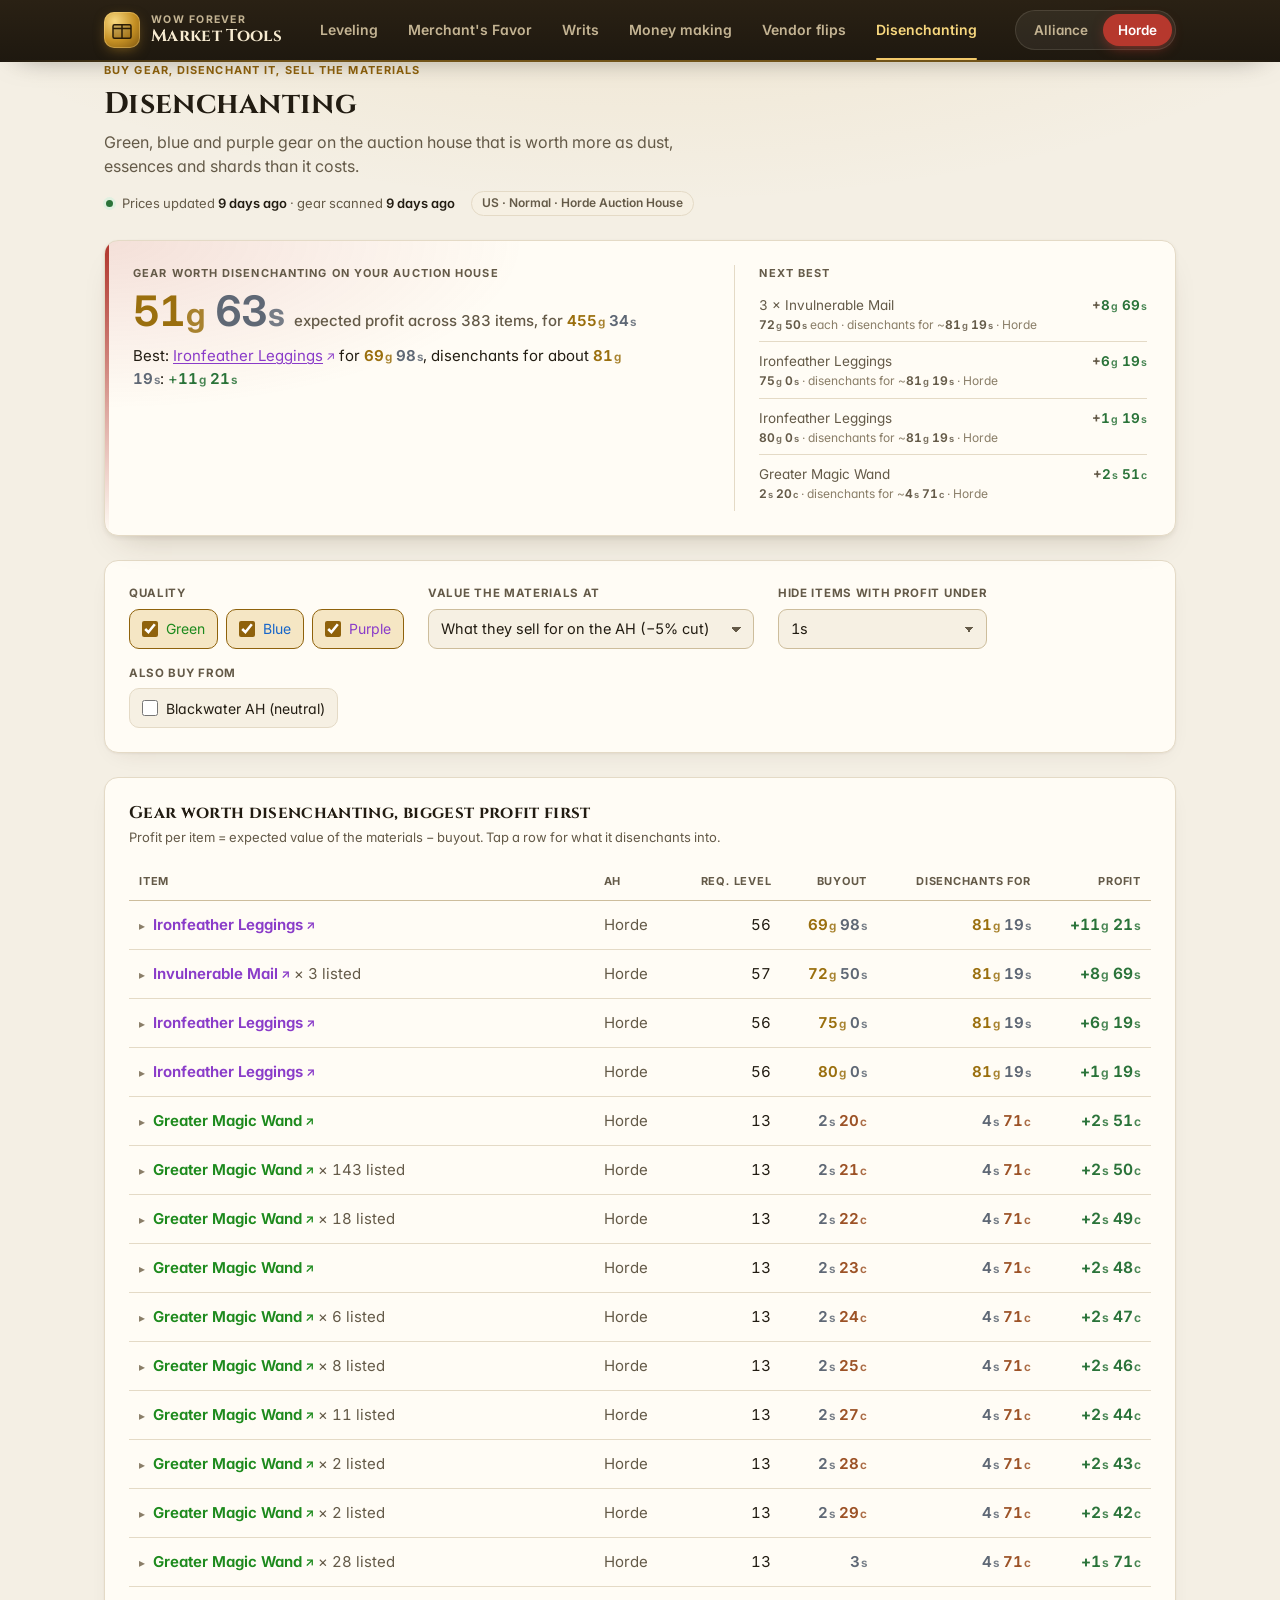
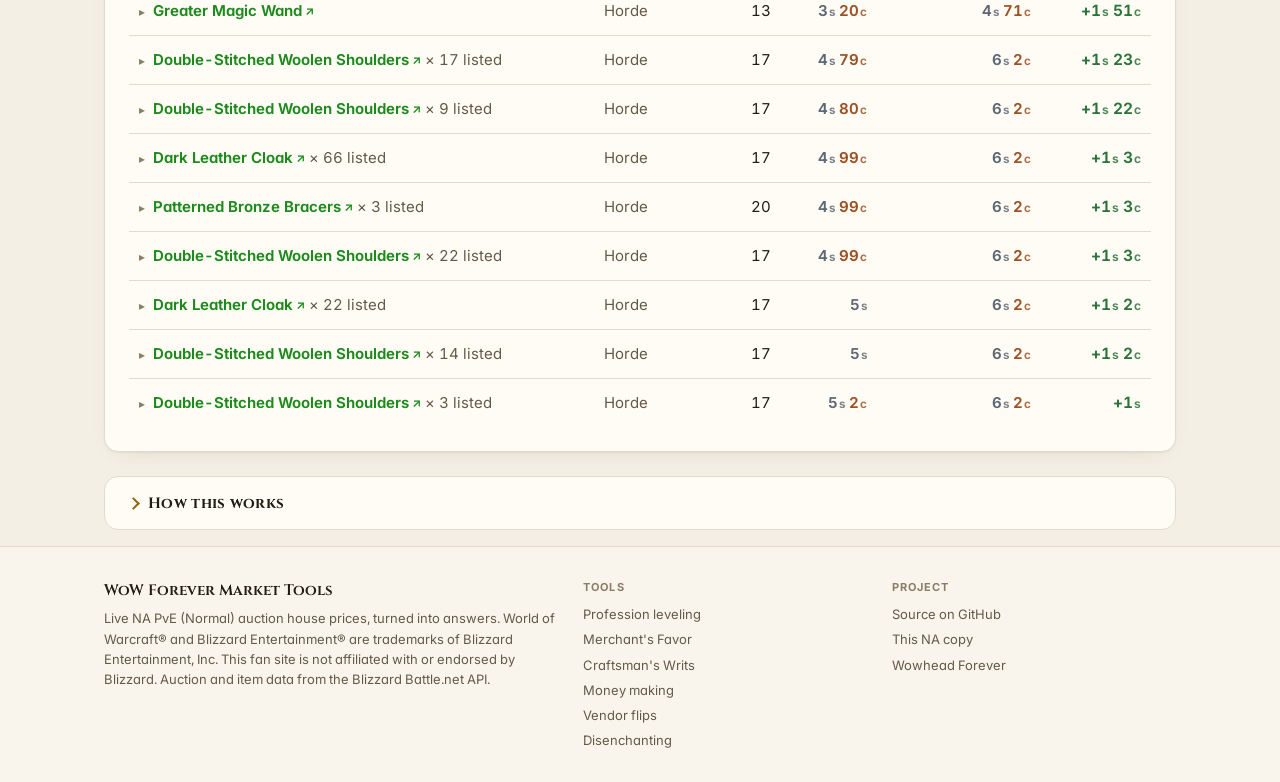
==== disenchant.html @ b6dcf40e "Add Disenchanting page disenchant.html / disenchant.js rank green, blue and purple gear on your fact" ====
<!doctype html>
<html lang="en">
<head>
<meta charset="utf-8">
<meta name="viewport" content="width=device-width, initial-scale=1">
<title>Disenchanting · WoW Forever Market Tools</title>
<meta name="description" content="Green, blue and purple items on the WoW Forever NA PvE (Normal) auction house that are worth more disenchanted than they cost.">
<link rel="icon" href="data:image/svg+xml,%3Csvg xmlns='http://www.w3.org/2000/svg' viewBox='0 0 32 32'%3E%3Crect x='4' y='9' width='24' height='18' rx='2' fill='%23b8862f'/%3E%3Cpath d='M4 14h24M16 9v18' stroke='%23412c0c' stroke-width='2'/%3E%3C/svg%3E">
<link rel="preconnect" href="https://fonts.googleapis.com">
<link rel="preconnect" href="https://fonts.gstatic.com" crossorigin>
<link rel="stylesheet" href="https://fonts.googleapis.com/css2?family=Cinzel:wght@600;700&family=Inter:wght@400;500;600;700;800&display=swap">
<link rel="stylesheet" href="style.css">
</head>
<body>
<a class="skip" href="#main">Skip to content</a>
<header class="top">
  <div class="wrap bar">
    <a class="brand" href="./">
      <svg viewBox="0 0 32 32" aria-hidden="true"><rect x="4" y="9" width="24" height="18" rx="2"/><path d="M4 14h24M16 9v18"/></svg>
      <span class="brand-name"><small>WoW Forever</small><b>Market Tools</b></span>
    </a>
    <nav class="tabs" aria-label="Tools"><a href="./">Profession leveling</a><a href="favor.html">Merchant's Favor</a><a href="writs.html">Craftsman's Writs</a><a href="money.html">Money making</a><a href="flips.html">Vendor flips</a><a href="disenchant.html" aria-current="page">Disenchanting</a></nav>
    <div class="seg" role="radiogroup" aria-label="Faction">
      <button data-faction="alliance" role="radio">Alliance</button>
      <button data-faction="horde" role="radio">Horde</button>
    </div>
  </div>
</header>

<main class="wrap" id="main">
  <section class="intro">
    <span class="eyebrow">Buy gear, disenchant it, sell the materials</span>
    <h1>Disenchanting</h1>
    <p class="lead">Green, blue and purple gear on the auction house that is worth more as dust, essences and shards than it costs.</p>
    <div class="intro-meta">
      <p class="status" id="status">Loading…</p>
      <span class="pill" id="market">US · Normal</span>
    </div>
  </section>

  <section class="hero" id="hero" aria-live="polite"></section>

  <section class="panel settings" aria-label="Filters">
    <div class="controls">
      <div class="ctl">
        <span class="lbl">Quality</span>
        <div class="chk-row">
          <label class="chk"><input id="qU" type="checkbox" checked> <span class="q-U">Green</span></label>
          <label class="chk"><input id="qR" type="checkbox" checked> <span class="q-R">Blue</span></label>
          <label class="chk"><input id="qE" type="checkbox" checked> <span class="q-E">Purple</span></label>
        </div>
      </div>
      <div class="ctl">
        <label for="val">Value the materials at</label>
        <select id="val">
          <option value="sell">What they sell for on the AH (−5% cut)</option>
          <option value="buy">What they cost on the AH (I'll use them)</option>
        </select>
      </div>
      <div class="ctl">
        <label for="min">Hide items with profit under</label>
        <select id="min">
          <option value="0">Show all</option>
          <option value="25">25c</option>
          <option value="100">1s</option>
          <option value="500">5s</option>
          <option value="2000">20s</option>
        </select>
      </div>
      <div class="ctl">
        <span class="lbl">Also buy from</span>
        <label class="chk"><input id="neutral" type="checkbox"> Blackwater AH (neutral)</label>
      </div>
    </div>
  </section>

  <section class="panel">
    <div class="panel-head">
      <div>
        <h2>Gear worth disenchanting, biggest profit first</h2>
        <p>Profit per item = expected value of the materials − buyout. Tap a row for what it disenchants into.</p>
      </div>
    </div>
    <div class="table-scroll sticky">
      <table class="de">
        <thead><tr><th>Item</th><th>AH</th><th class="num">Req. level</th><th class="num">Buyout</th><th class="num">Disenchants for</th><th class="num">Profit</th></tr></thead>
        <tbody id="rows"></tbody>
      </table>
    </div>
  </section>

  <details class="explain notes">
    <summary>How this works</summary>
    <ul>
      <li><b>Expected value, not a guarantee.</b> Disenchanting is random. "Disenchants for" is the average over many items: for example a green armor piece gives dust 75% of the time, an essence 20% and a shard 5%. Buy several cheap items rather than counting on one.</li>
      <li><b>The odds:</b> green armor 75% dust / 20% essence / 5% shard, green weapons the reverse (mostly essence), blue items always one shard (0.5% chance of a Nexus Crystal from required level 51), purple items 2–4 shards, or Nexus Crystals from required level 51. Which dust, essence or shard depends on the item's required level, in 5-level bands. Odds and amounts are Classic's (warcraft.wiki.gg disenchanting tables); bands follow the WoW Forever disenchanting guide (wow-professions.com), which goes by required level.</li>
      <li><b>Any Enchanting skill can disenchant any item</b> in WoW Forever, so you only need to have learned Disenchant.</li>
      <li><b>Material prices</b> are the cheapest listing of each dust, essence and shard on your faction's auction house. "What they sell for" takes off the 5% auction house cut; selling a lot at once will push prices down.</li>
      <li><b>Prices are up to about an hour old</b>, and the gear list is refreshed every hour. Someone may have bought an item already. Purple items under required level 35 aren't valued (their results aren't documented), and the Arcane Salvager's disenchanting bonus isn't included.</li>
      <li><b>Price history:</b> the ↗ next to an item opens its price history on wowauctions.net.</li>
    </ul>
  </details>
</main>

<footer class="site-foot">
  <div class="wrap foot">
    <div>
      <b>WoW Forever Market Tools</b>
      <p>Live NA PvE (Normal) auction house prices, turned into answers. World of Warcraft® and Blizzard Entertainment® are trademarks of Blizzard Entertainment, Inc. This fan site is not affiliated with or endorsed by Blizzard. Auction and item data from the Blizzard Battle.net API.</p>
      <p id="updated"></p>
    </div>
    <nav aria-label="Tools (footer)">
      <h2>Tools</h2>
      <ul><li><a href="./">Profession leveling</a></li><li><a href="favor.html">Merchant's Favor</a></li><li><a href="writs.html">Craftsman's Writs</a></li><li><a href="money.html">Money making</a></li><li><a href="flips.html">Vendor flips</a></li><li><a href="disenchant.html">Disenchanting</a></li></ul>
    </nav>
    <div>
      <h2>Project</h2>
      <ul><li><a href="https://github.com/AidVir/wow-forever-favor">Source on GitHub</a></li><li><a href="https://github.com/Tokenclanker/wow-forever-favor">This NA copy</a></li><li><a href="https://www.wowhead.com/forever">Wowhead Forever</a></li></ul>
    </div>
  </div>
</footer>
<script type="module" src="disenchant.js"></script>
<script type="module" src="fork.js"></script>
</body>
</html>
---- style.css ----
/* WoW Forever market tools — shared styles.
   Hand-written instead of a CSS framework: the site has no build step, and every page shares the
   same few components (header, intro, hero, panels, controls, tables, footer), so one stylesheet stays
   small and fast. Token and class names are shared with the JS and other pages: add, don't rename. */

/* `hidden` must win over component display rules (.ctl is grid, fieldset.profs is flex) */
[hidden] { display: none !important; }

/* ---------- tokens ---------- */
:root {
  --bg: #f4efe4;
  --bg-glow: rgba(196, 144, 40, .16);
  --surface: #fffcf5;
  --surface-2: #f6f0e3;
  --surface-3: #ebe2cf;
  --line: #e4dac6;
  --line-strong: #cdbd9c;
  --text: #221c12;
  --muted: #645a48;
  --faint: #8a7e68;
  --accent: #8f620c;
  --accent-2: #c48f23;
  --accent-soft: #f5e6c4;
  --on-accent: #fffaf0;
  --good: #2a7339; --good-soft: #e0f0e0;
  --bad: #ad3a27; --bad-soft: #f8e1dc;
  --gold: #9a6f0e; --silver: #5f6875; --copper: #9c5226;
  --alliance: #2b5fae; --horde: #b0352c;
  --epic: #8346bd;
  --header-bg: linear-gradient(180deg, #2a2114 0%, #1e180f 100%);
  --header-text: #f6ead0; --header-muted: #c4b493; --header-line: rgba(246, 234, 208, .12);
  --radius: 14px; --radius-sm: 9px;
  --shadow: 0 1px 2px rgba(60, 40, 10, .05), 0 8px 24px -14px rgba(60, 40, 10, .16);
  --shadow-lift: 0 2px 4px rgba(60, 40, 10, .07), 0 16px 32px -18px rgba(60, 40, 10, .26);
  --font: "Inter", system-ui, -apple-system, "Segoe UI", Roboto, sans-serif;
  --display: "Cinzel", Georgia, "Times New Roman", serif;
  /* spacing + type scale (new; use these in new components) */
  --sp-1: 4px; --sp-2: 8px; --sp-3: 12px; --sp-4: 16px; --sp-5: 24px; --sp-6: 32px; --sp-7: 48px;
  --fs-xs: 12px; --fs-sm: 13px; --fs-md: 15px; --fs-lg: 17px; --fs-xl: 22px; --fs-2xl: 30px; --fs-3xl: 42px;
  --header-h: 62px;
  color-scheme: light;
}
@media (prefers-color-scheme: dark) {
  :root:not([data-theme="light"]) {
    --bg: #100d09; --bg-glow: rgba(214, 160, 52, .10);
    --surface: #1a1610; --surface-2: #211c14; --surface-3: #2c251b;
    --line: #2d261c; --line-strong: #43392a;
    --text: #efe6d2; --muted: #ad9f84; --faint: #8a7c64;
    --accent: #e6b450; --accent-2: #f2c96a; --accent-soft: #3a2e17; --on-accent: #1a1308;
    --good: #72c483; --good-soft: #17301d; --bad: #ec7f69; --bad-soft: #3a1c16;
    --gold: #ecc55a; --silver: #bcc3cd; --copper: #df8f5e;
    --alliance: #6f9fe6; --horde: #ea6e62; --epic: #b884ec;
    --header-bg: linear-gradient(180deg, #19140c 0%, #130f09 100%);
    --header-line: rgba(246, 234, 208, .08);
    --shadow: 0 1px 0 rgba(255, 240, 210, .03) inset, 0 10px 30px -18px rgba(0, 0, 0, .8);
    --shadow-lift: 0 1px 0 rgba(255, 240, 210, .05) inset, 0 18px 40px -18px rgba(0, 0, 0, .9);
    color-scheme: dark;
  }
}
:root[data-theme="dark"] {
  --bg: #100d09; --bg-glow: rgba(214, 160, 52, .10);
  --surface: #1a1610; --surface-2: #211c14; --surface-3: #2c251b;
  --line: #2d261c; --line-strong: #43392a;
  --text: #efe6d2; --muted: #ad9f84; --faint: #8a7c64;
  --accent: #e6b450; --accent-2: #f2c96a; --accent-soft: #3a2e17; --on-accent: #1a1308;
  --good: #72c483; --good-soft: #17301d; --bad: #ec7f69; --bad-soft: #3a1c16;
  --gold: #ecc55a; --silver: #bcc3cd; --copper: #df8f5e;
  --alliance: #6f9fe6; --horde: #ea6e62; --epic: #b884ec;
  --header-bg: linear-gradient(180deg, #19140c 0%, #130f09 100%);
  --header-line: rgba(246, 234, 208, .08);
  --shadow: 0 1px 0 rgba(255, 240, 210, .03) inset, 0 10px 30px -18px rgba(0, 0, 0, .8);
  --shadow-lift: 0 1px 0 rgba(255, 240, 210, .05) inset, 0 18px 40px -18px rgba(0, 0, 0, .9);
  color-scheme: dark;
}

/* ---------- base ---------- */
* { box-sizing: border-box; }
html { -webkit-text-size-adjust: 100%; scroll-padding-top: calc(var(--header-h) + 12px); }
body {
  margin: 0; min-height: 100vh; display: flex; flex-direction: column;
  background: radial-gradient(1200px 520px at 50% -160px, var(--bg-glow), transparent 70%) no-repeat, var(--bg);
  color: var(--text);
  font: var(--fs-md)/1.55 var(--font);
  font-feature-settings: "tnum" 1, "cv11" 1;
  -webkit-font-smoothing: antialiased;
}
body > main { flex: 1 0 auto; }
body[data-faction="alliance"] { --fac: var(--alliance); }
body[data-faction="horde"] { --fac: var(--horde); }
a { color: var(--accent); text-decoration-thickness: 1px; text-underline-offset: 2px; }
a:hover { color: var(--accent-2); }
b, strong { font-weight: 650; }
:focus-visible { outline: 2px solid var(--accent); outline-offset: 2px; border-radius: 4px; }
.wrap { max-width: 1120px; margin: 0 auto; padding: 0 24px; width: 100%; }
.skip { position: absolute; left: 12px; top: -60px; z-index: 50; background: var(--accent); color: var(--on-accent); padding: 8px 14px; border-radius: 8px; font-weight: 700; text-decoration: none; }
.skip:focus { top: 10px; color: var(--on-accent); }
.sr-only { position: absolute; width: 1px; height: 1px; overflow: hidden; clip: rect(0 0 0 0); white-space: nowrap; }

/* ---------- header: brand · tools nav · faction ---------- */
.top {
  background: var(--header-bg); color: var(--header-text);
  position: sticky; top: 0; z-index: 20;
  box-shadow: 0 1px 0 var(--header-line), 0 10px 30px -20px rgba(0, 0, 0, .6);
}
.top::after { /* thin gold rule */
  content: ""; display: block; height: 2px;
  background: linear-gradient(90deg, transparent, var(--accent-2) 20%, var(--accent-2) 80%, transparent); opacity: .5;
}
.top .bar { display: flex; align-items: center; gap: var(--sp-5); height: calc(var(--header-h) - 2px); }
.top a { color: inherit; }
.top :focus-visible { outline-color: #f2c96a; }
.brand { display: flex; align-items: center; gap: 11px; min-width: 0; text-decoration: none; flex: none; }
.brand svg {
  width: 36px; height: 36px; flex: none; padding: 6px; border-radius: 10px;
  background: radial-gradient(circle at 30% 25%, #f7d77e, #c48f23 55%, #7c5410);
  box-shadow: 0 0 0 1px rgba(255, 220, 140, .35) inset, 0 4px 14px -4px rgba(220, 160, 40, .55);
}
.brand svg rect { fill: rgba(40, 26, 6, .18); stroke: #2a1c06; stroke-width: 2; }
.brand svg path { stroke: #2a1c06; stroke-width: 2; fill: none; }
.brand-name { display: grid; line-height: 1.15; }
.brand-name small { font-size: 10.5px; font-weight: 700; letter-spacing: .12em; text-transform: uppercase; color: var(--header-muted); }
.brand-name b { font-family: var(--display); font-size: 17px; font-weight: 700; letter-spacing: .02em; color: var(--header-text); }

.tabs { display: flex; gap: 2px; flex: 1 1 auto; min-width: 0; overflow-x: auto; scrollbar-width: none; align-self: stretch; }
.tabs::-webkit-scrollbar { display: none; }
.tabs a {
  display: flex; align-items: center; position: relative;
  color: var(--header-muted); text-decoration: none; font-weight: 600; font-size: 14px;
  padding: 0 14px; white-space: nowrap; transition: color .15s;
}
.tabs a::after { content: ""; position: absolute; left: 14px; right: 14px; bottom: 0; height: 2px; border-radius: 2px; background: transparent; transition: background .15s; }
.tabs a:hover { color: var(--header-text); }
.tabs a:hover::after { background: rgba(242, 201, 106, .35); }
.tabs a[aria-current="page"] { color: #f7d77e; }
.tabs a[aria-current="page"]::after { background: #f2c96a; }
.tabs a:focus-visible { outline-offset: -4px; }

.seg { display: inline-flex; flex: none; background: rgba(255, 255, 255, .06); border-radius: 999px; padding: 3px; border: 1px solid var(--header-line); }
.seg button {
  border: 0; background: none; color: var(--header-muted); font: inherit; font-size: 13.5px; font-weight: 600;
  padding: 6px 15px; border-radius: 999px; cursor: pointer; transition: background .15s, color .15s;
}
.seg button:hover { color: var(--header-text); }
.seg button:focus-visible { outline: 2px solid #f2c96a; outline-offset: 1px; }
.seg button[aria-checked="true"][data-faction="alliance"] { background: #2f63b3; color: #fff; box-shadow: 0 4px 14px -4px rgba(47, 99, 179, .8); }
.seg button[aria-checked="true"][data-faction="horde"] { background: #b6382d; color: #fff; box-shadow: 0 4px 14px -4px rgba(182, 56, 45, .8); }

/* ---------- page layout ---------- */
main { padding-top: var(--sp-6); padding-bottom: var(--sp-7); display: grid; gap: var(--sp-5); align-content: start; }
.intro { display: grid; gap: var(--sp-2); max-width: 760px; }
.intro .eyebrow { color: var(--accent); }
h1 { font-family: var(--display); font-size: var(--fs-2xl); font-weight: 700; margin: 0; letter-spacing: .01em; line-height: 1.15; }
.lead { margin: 0; color: var(--muted); font-size: 16px; max-width: 64ch; }
.intro-meta { display: flex; flex-wrap: wrap; align-items: center; gap: 6px 16px; margin-top: var(--sp-1); }
.landing .intro h1 { font-size: 36px; }
.pill { font-size: var(--fs-xs); font-weight: 600; color: var(--muted); background: var(--surface-2); border: 1px solid var(--line); border-radius: 999px; padding: 2px 10px; }
.pill:empty { display: none; }

.status { color: var(--muted); font-size: var(--fs-sm); padding-left: 18px; position: relative; margin: 0; }
.status::before { content: ""; position: absolute; left: 2px; top: .5em; width: 7px; height: 7px; border-radius: 50%; background: var(--good); box-shadow: 0 0 0 3px var(--good-soft); }
.status b { color: var(--text); font-weight: 600; }
.status.err { color: var(--bad); }
.status.err::before { background: var(--bad); box-shadow: 0 0 0 3px var(--bad-soft); }

.panel {
  background: var(--surface); border: 1px solid var(--line); border-radius: var(--radius);
  padding: var(--sp-5); box-shadow: var(--shadow); min-width: 0;
}
.panel h2, h2.sec { font-family: var(--display); font-size: var(--fs-lg); font-weight: 700; letter-spacing: .02em; margin: 0 0 var(--sp-4); line-height: 1.3; }
.panel-head { display: flex; justify-content: space-between; align-items: center; gap: var(--sp-3); flex-wrap: wrap; margin-bottom: var(--sp-4); }
.panel-head h2 { margin: 0; }
.panel-head p { margin: 2px 0 0; color: var(--muted); font-size: var(--fs-sm); }

/* ---------- hero: the answer ---------- */
.hero {
  position: relative; overflow: hidden;
  display: grid; grid-template-columns: 1.4fr 1fr; gap: var(--sp-5);
  background:
    radial-gradient(600px 240px at 0% 0%, color-mix(in srgb, var(--fac, var(--accent)) 14%, transparent), transparent 70%),
    var(--surface);
  border: 1px solid var(--line); border-radius: var(--radius);
  padding: var(--sp-5) 28px; box-shadow: var(--shadow-lift);
}
.hero::before { content: ""; position: absolute; inset: 0 auto 0 0; width: 4px; background: linear-gradient(180deg, var(--fac, var(--accent)), transparent); }
.hero:empty { display: none; }
.eyebrow { font-size: 11px; text-transform: uppercase; letter-spacing: .1em; color: var(--muted); font-weight: 700; display: block; }
.hero-val { font-size: var(--fs-3xl); font-weight: 800; line-height: 1.1; margin: 6px 0 10px; letter-spacing: -.02em; }
.hero-val > span:last-child { font-size: var(--fs-md); font-weight: 500; color: var(--muted); letter-spacing: 0; }
.hero-what { color: var(--text); font-size: var(--fs-md); max-width: 56ch; }
.hero-alt { border-left: 1px solid var(--line); padding-left: var(--sp-5); display: grid; align-content: start; gap: 2px; }
.hero-alt .eyebrow { margin-bottom: 4px; }
.alt { display: flex; justify-content: space-between; align-items: baseline; gap: var(--sp-3); font-size: 13.5px; padding: 7px 0; border-bottom: 1px solid var(--line); }
.alt:last-child { border-bottom: 0; }
.alt span { color: var(--muted); min-width: 0; }
.alt b { white-space: nowrap; }
.alt small { display: block; color: var(--faint); font-size: var(--fs-xs); }
.env { padding: 6px 0; }
.env + .env { border-top: 1px solid var(--line); }
.env-val { font-weight: 700; font-size: 16px; }
.env-val span { font-weight: 500; color: var(--muted); font-size: 13px; }

/* ---------- controls ---------- */
.settings { display: grid; gap: var(--sp-4); }
.controls { display: flex; flex-wrap: wrap; gap: var(--sp-4) var(--sp-5); align-items: end; }
.ctl { display: grid; gap: 6px; min-width: 0; margin: 0; }
.ctl > label[for], .ctl legend, .ctl .lbl { font-size: 11.5px; color: var(--muted); font-weight: 700; text-transform: uppercase; letter-spacing: .06em; }
input[type=number], input[type=search], select {
  font: inherit; font-size: 14.5px; color: var(--text); background: var(--surface-2);
  border: 1px solid var(--line-strong); border-radius: var(--radius-sm); padding: 8px 12px; min-width: 0; height: 40px;
  transition: border-color .15s, box-shadow .15s, background .15s;
}
select {
  -webkit-appearance: none; appearance: none; padding-right: 34px; cursor: pointer;
  background-image: linear-gradient(45deg, transparent 50%, var(--muted) 50%), linear-gradient(135deg, var(--muted) 50%, transparent 50%);
  background-position: calc(100% - 17px) 17px, calc(100% - 12px) 17px;
  background-size: 5px 5px; background-repeat: no-repeat;
}
input[type=number]:hover, input[type=search]:hover, select:hover { border-color: var(--accent); }
input[type=number]:focus, input[type=search]:focus, select:focus { outline: none; border-color: var(--accent); box-shadow: 0 0 0 3px var(--accent-soft); background-color: var(--surface); }
input[type=number]:focus-visible, input[type=search]:focus-visible, select:focus-visible { outline: 2px solid var(--accent); outline-offset: 1px; }
input[type=number] { width: 104px; }
input[type=checkbox] { accent-color: var(--accent); width: 16px; height: 16px; margin: 0; cursor: pointer; }
fieldset.profs { border: 0; padding: 0; margin: 0; display: flex; flex-wrap: wrap; gap: 6px; }
fieldset.profs legend { padding: 0; margin-bottom: 6px; }
.chk, .profs label {
  display: inline-flex; gap: 8px; align-items: center; font-size: 14px; cursor: pointer; min-height: 40px;
  padding: 6px 12px; border: 1px solid var(--line); border-radius: 10px; background: var(--surface-2);
  transition: border-color .15s, background .15s;
}
.chk:hover, .profs label:hover { border-color: var(--line-strong); }
.chk:has(input:checked), .profs label:has(input:checked) { border-color: var(--accent); background: var(--accent-soft); }
.chk:has(input:focus-visible), .profs label:has(input:focus-visible) { outline: 2px solid var(--accent); outline-offset: 2px; }
.ctl:has(> .chk) { grid-auto-flow: row; }
.stations { display: flex; flex-wrap: wrap; gap: 6px; }

/* "More options" drawer and "How this works" explainers: native <details>, no JS */
details.more > summary, details.explain > summary {
  list-style: none; cursor: pointer; display: inline-flex; align-items: center; gap: 8px;
  font-size: 13.5px; font-weight: 600; color: var(--accent); border-radius: 8px; user-select: none;
}
details.more > summary::-webkit-details-marker, details.explain > summary::-webkit-details-marker { display: none; }
details.more > summary::before, details.explain > summary::before {
  content: ""; width: 7px; height: 7px; border: solid currentColor; border-width: 0 2px 2px 0;
  transform: rotate(-45deg); transition: transform .15s; margin-right: 2px;
}
details[open].more > summary::before, details[open].explain > summary::before { transform: rotate(45deg); }
details.more > summary:hover, details.explain > summary:hover { color: var(--accent-2); }
details.more { border-top: 1px solid var(--line); padding-top: var(--sp-3); }
details.more > summary small { color: var(--faint); font-weight: 500; font-size: var(--fs-xs); }
details.more > .controls { margin-top: var(--sp-4); }
details.explain { background: var(--surface); border: 1px solid var(--line); border-radius: var(--radius); padding: 14px var(--sp-5); }
details.explain > summary { font-family: var(--display); font-size: 15px; font-weight: 700; color: var(--text); letter-spacing: .02em; width: 100%; }
details.explain > summary::before { color: var(--accent); }
details.explain[open] > summary { margin-bottom: var(--sp-3); }
details.explain > :not(summary) { max-width: 82ch; }
details.explain p { font-size: 14px; color: var(--muted); margin: 0 0 10px; }
details.explain p:last-child { margin-bottom: 0; }
details.explain h3 { font-size: 13px; text-transform: uppercase; letter-spacing: .07em; color: var(--muted); margin: var(--sp-4) 0 var(--sp-2); }
.explain-group { display: grid; gap: var(--sp-3); }

/* ---------- chips ---------- */
.filters { display: flex; flex-wrap: wrap; gap: 6px; }
.toolbar { display: flex; flex-wrap: wrap; gap: var(--sp-2) var(--sp-4); align-items: center; margin-bottom: var(--sp-3); }
.chip {
  font: inherit; font-size: 13px; font-weight: 600; border: 1px solid var(--line); background: var(--surface-2); color: var(--muted);
  border-radius: 999px; padding: 5px 13px; cursor: pointer; transition: background .15s, color .15s, border-color .15s;
}
.chip:hover { color: var(--text); border-color: var(--line-strong); }
.chip.on { background: var(--accent); border-color: var(--accent); color: var(--on-accent); }
.chip:disabled { opacity: .5; cursor: default; }

/* shopping-list export (leveling page) */
.export-btns { display: flex; flex-wrap: wrap; align-items: center; gap: var(--sp-2); }
.copy-msg { font-size: var(--fs-xs); font-weight: 600; color: var(--good); }
details.export { margin-top: var(--sp-4); }
details.export textarea {
  display: block; width: 100%; margin-top: var(--sp-3); resize: vertical; min-height: 64px;
  font: var(--fs-xs)/1.5 ui-monospace, Consolas, monospace; color: var(--text); background: var(--surface-2);
  border: 1px solid var(--line-strong); border-radius: var(--radius-sm); padding: var(--sp-2) var(--sp-3);
}
details.export textarea:focus-visible { outline: 2px solid var(--accent); outline-offset: 1px; }

/* ---------- tables ---------- */
.table-scroll { overflow-x: auto; margin: 0 calc(-1 * var(--sp-5)); padding: 0 var(--sp-5); }
table { width: 100%; border-collapse: separate; border-spacing: 0; }
th {
  text-align: left; font-size: 11px; color: var(--muted); font-weight: 700; text-transform: uppercase; letter-spacing: .07em;
  padding: 10px; border-bottom: 1px solid var(--line-strong); white-space: nowrap; background: var(--surface);
}
td { padding: 12px 10px; border-bottom: 1px solid var(--line); vertical-align: middle; }
tbody tr { transition: background .12s; }
tbody tr:hover > td { background: color-mix(in srgb, var(--surface-2) 70%, transparent); }
tbody tr:last-child > td { border-bottom: 0; }
.num { text-align: right; white-space: nowrap; }
tr.row { cursor: pointer; }
tr.row:focus-visible { outline: 2px solid var(--accent); outline-offset: -2px; }
.crate { display: flex; gap: 10px; align-items: flex-start; }
.caret { color: var(--faint); transition: transform .15s; display: inline-block; margin-top: 1px; font-size: 12px; width: 10px; flex: none; }
tr.open .caret { transform: rotate(90deg); color: var(--accent); }
tr.open > td { background: var(--surface-2); border-bottom-color: transparent; }
.meta { font-size: 12.5px; color: var(--muted); margin-top: 2px; }
td.pf { font-weight: 700; font-size: 15.5px; }
td small { display: block; font-size: 11.5px; color: var(--muted); margin-top: 1px; font-weight: 400; }
td a { text-decoration: none; }
td a:hover { text-decoration: underline; }
tbody tr:first-child td.pf { color: var(--accent); }
td.c-total b { font-weight: 600; }

/* Tier: coloured dot + word instead of a filled badge (calmer in long tables) */
.tier { font-size: 11.5px; font-weight: 650; display: inline-flex; align-items: center; gap: 5px; color: var(--muted); }
.tier::before { content: ""; width: 7px; height: 7px; border-radius: 50%; background: currentColor; }
.t-apprentice { color: var(--faint); }
.t-journeyman { color: var(--good); }
.t-expert { color: var(--alliance); }
.t-artisan { color: var(--epic); }
.est { font-size: 10px; font-weight: 700; color: var(--accent); background: var(--accent-soft); border-radius: 4px; padding: 1px 5px; vertical-align: middle; }
.craft { font-size: 10.5px; font-weight: 700; color: var(--good); background: var(--good-soft); border-radius: 4px; padding: 1px 6px; }
.tag {
  display: inline-block; font-size: 10.5px; font-weight: 700; border: 1px solid var(--line); background: var(--surface-2); color: var(--muted);
  border-radius: 5px; padding: 0 6px; white-space: nowrap; vertical-align: 1px;
}
.tag.pat { color: var(--accent); border-color: color-mix(in srgb, var(--accent) 35%, transparent); background: var(--accent-soft); }
.tag.new { color: var(--epic); border-color: color-mix(in srgb, var(--epic) 35%, transparent); }
.side { font-size: 11.5px; font-weight: 700; }
.side.alliance { color: var(--alliance); } .side.horde { color: var(--horde); }
.muted { color: var(--muted); }
.empty { text-align: center; color: var(--muted); padding: 28px 10px; }
tr.more-row > td { text-align: center; padding: 14px 10px; }
.linkbtn { font: inherit; font-size: 13.5px; font-weight: 600; color: var(--accent); background: none; border: 0; cursor: pointer; padding: 4px 8px; border-radius: 6px; }
.linkbtn:hover { color: var(--accent-2); text-decoration: underline; }

tr.detail > td { background: var(--surface-2); padding: 4px 10px 18px 34px; }
tr.detail:hover > td { background: var(--surface-2); }
.bundles { display: grid; grid-template-columns: repeat(auto-fill, minmax(220px, 1fr)); gap: 10px; }
.bd { background: var(--surface); border: 1px solid var(--line); border-radius: var(--radius-sm); padding: 12px 14px; transition: border-color .15s; }
.bd:hover { border-color: var(--line-strong); }
.bd.best { border-color: var(--accent); box-shadow: 0 0 0 1px var(--accent) inset; }
.bd-name a { color: var(--text); text-decoration: none; font-weight: 650; }
.bd-name a:hover { text-decoration: underline; }
.bd-cost { font-size: 18px; font-weight: 700; margin: 3px 0; }
.bd-meta, .via { font-size: 12px; color: var(--muted); }
.via { color: var(--good); margin-top: 4px; }
.up { color: var(--bad); } .down { color: var(--good); }
.breakdown { display: flex; flex-wrap: wrap; gap: 4px 18px; font-size: 13px; color: var(--muted); margin: 0 0 12px; }
.breakdown b { color: var(--text); font-weight: 600; }
.facts { display: grid; grid-template-columns: repeat(auto-fit, minmax(190px, 1fr)); gap: 8px 20px; font-size: 13px; }
.facts > div { display: grid; gap: 1px; }
.facts dt, .facts .k { font-size: 11px; color: var(--muted); font-weight: 700; text-transform: uppercase; letter-spacing: .06em; }
.facts small { display: block; color: var(--muted); font-size: 12px; }

/* coins */
.g { color: var(--gold); font-weight: 650; } .s { color: var(--silver); font-weight: 650; } .c { color: var(--copper); font-weight: 650; }
.g i, .s i, .c i { font-style: normal; font-size: .78em; margin-left: 1px; opacity: .85; }

/* ---------- planners ---------- */
.goal { display: flex; flex-wrap: wrap; gap: var(--sp-3); align-items: end; margin-bottom: var(--sp-4); }
.presets { display: flex; flex-wrap: wrap; gap: 6px; }
.plan-sum { display: grid; grid-template-columns: repeat(auto-fit, minmax(150px, 1fr)); gap: 10px; margin-bottom: var(--sp-4); }
.plan-sum > div {
  display: grid; align-content: start; gap: 2px;
  background: var(--surface-2); border: 1px solid var(--line); border-radius: var(--radius-sm); padding: 12px 14px;
}
.plan-sum b { font-size: var(--fs-xl); font-weight: 700; line-height: 1.25; }
.plan-sum small { font-size: 12px; color: var(--muted); }
.plan-sum .pick { border-color: var(--accent); background: linear-gradient(180deg, var(--accent-soft), var(--surface-2)); }
.plan-sum .pick .eyebrow { color: var(--accent); }
/* leveling summary: one big answer + a row of small stats */
.plan-sum.sum2 { grid-template-columns: minmax(240px, 1.3fr) 2fr; gap: var(--sp-4); align-items: stretch; }
.sum-main { padding: var(--sp-4) 18px !important; }
.sum-main b { font-size: 34px; letter-spacing: -.01em; margin: 4px 0 2px; }
.sum-stats { display: grid !important; grid-template-columns: repeat(auto-fit, minmax(120px, 1fr)); gap: 0 !important; background: none !important; border: 0 !important; padding: 0 !important; }
.sum-stats > div { display: grid; align-content: center; gap: 2px; padding: 8px 14px; border-left: 1px solid var(--line); }
.sum-stats b { font-size: 18px; }
table.plan td { font-size: 14px; }
.warn {
  color: var(--bad); background: var(--bad-soft); border: 1px solid color-mix(in srgb, var(--bad) 30%, transparent);
  border-radius: var(--radius-sm); padding: 10px 14px; font-size: 13.5px; margin: 0 0 14px;
}
.o { color: #d97f1f; font-weight: 700; } .y { color: #b59300; font-weight: 700; } .gr { color: var(--good); font-weight: 700; }
td.rng { font-weight: 700; color: var(--muted); font-size: 13.5px; }
table.steps td { vertical-align: top; }
table.steps tr.row > td { padding-top: 13px; padding-bottom: 13px; }
table.steps td.c-craft { width: 100%; }
/* "Train the next rank" checkpoint rows */
table.steps tr.train > td { background: var(--accent-soft); padding-top: 10px; padding-bottom: 10px; }
table.steps tr.train:hover > td { background: var(--accent-soft); }
table.steps tr.train td.rng { color: var(--accent); }
table.steps tr.train .meta { display: block; margin-top: 2px; }
.x { border: 1px solid transparent; background: none; color: var(--faint); cursor: pointer; font-size: 13px; width: 30px; height: 30px; border-radius: 8px; }
.x:hover, .x:focus-visible { color: var(--bad); background: var(--bad-soft); border-color: color-mix(in srgb, var(--bad) 25%, transparent); }
.profit { color: var(--good); font-weight: 700; }
.better { color: var(--good); font-weight: 650; }
.better small { color: var(--muted); font-weight: 400; }

/* ---------- prose ---------- */
.hint, .fine { font-size: 12.5px; color: var(--muted); margin: var(--sp-3) 0 0; max-width: 95ch; }
.hint:empty, .fine:empty { display: none; }
#salesnote { background: var(--surface-2); border: 1px solid var(--line); border-radius: var(--radius-sm); padding: 10px 14px; color: var(--text); margin: 0 0 var(--sp-3); }
#excl { margin: 0 0 var(--sp-3); display: flex; flex-wrap: wrap; gap: 6px; align-items: center; }
.notes ol { margin: 0; padding-left: 0; list-style: none; counter-reset: n; display: grid; gap: 12px; }
.notes li { counter-increment: n; position: relative; padding-left: 38px; font-size: 14px; }
.notes li::before {
  content: counter(n); position: absolute; left: 0; top: 0; width: 26px; height: 26px; border-radius: 50%;
  display: grid; place-items: center; font-family: var(--display); font-weight: 700; font-size: 13px;
  color: var(--accent); background: var(--accent-soft); border: 1px solid color-mix(in srgb, var(--accent) 30%, transparent);
}

/* ---------- other tools (landing) ---------- */
.tools { display: grid; grid-template-columns: repeat(auto-fit, minmax(240px, 1fr)); gap: var(--sp-4); }
.tool {
  display: grid; gap: 6px; padding: 18px 20px; text-decoration: none; color: var(--text);
  background: var(--surface); border: 1px solid var(--line); border-radius: var(--radius); box-shadow: var(--shadow);
  transition: border-color .15s, transform .15s, box-shadow .15s;
}
.tool:hover { color: var(--text); border-color: var(--accent); transform: translateY(-2px); box-shadow: var(--shadow-lift); }
.tool b { font-family: var(--display); font-size: 16px; }
.tool span { color: var(--muted); font-size: 13.5px; }
.tool em { font-style: normal; color: var(--accent); font-weight: 600; font-size: 13px; }

/* ---------- footer ---------- */
.site-foot { border-top: 1px solid var(--line); background: color-mix(in srgb, var(--surface) 55%, transparent); margin-top: var(--sp-4); }
.foot {
  display: grid; grid-template-columns: 1.6fr 1fr 1fr; gap: var(--sp-5); color: var(--muted); font-size: 13px;
  padding-top: var(--sp-6); padding-bottom: var(--sp-6);
}
.foot b { color: var(--text); font-family: var(--display); font-size: 15px; display: block; margin-bottom: 6px; }
.foot p { margin: 0 0 6px; }
.foot h2 { font-size: 11px; text-transform: uppercase; letter-spacing: .1em; color: var(--faint); margin: 0 0 8px; font-weight: 700; }
.foot ul { list-style: none; margin: 0; padding: 0; display: grid; gap: 5px; }
.foot a { color: var(--muted); text-decoration: none; }
.foot a:hover { color: var(--accent); text-decoration: underline; }

/* ---------- desktop: sticky table headers under the sticky site header ---------- */
@media (min-width: 761px) {
  .table-scroll.sticky { overflow: visible; }
  .table-scroll.sticky thead th { position: sticky; top: var(--header-h); z-index: 2; }
}

/* ---------- tablets ---------- */
@media (max-width: 980px) {
  .top .bar { gap: var(--sp-3); }
  .brand-name small { display: none; }
  .tabs a { padding: 0 10px; }
  .tabs a::after { left: 10px; right: 10px; }
  .foot { grid-template-columns: 1fr 1fr; }
  .foot > :first-child { grid-column: 1 / -1; }
  .plan-sum.sum2 { grid-template-columns: 1fr; }
}

/* ---------- phones ---------- */
@media (max-width: 760px) {
  :root { --header-h: 0px; }
  .wrap { padding: 0 16px; }
  .top { position: static; }
  .top .bar { height: auto; flex-wrap: wrap; padding-top: 10px; gap: 10px 12px; }
  .brand { flex: 1 1 auto; }
  .brand svg { width: 32px; height: 32px; padding: 5px; }
  .brand-name b { font-size: 15.5px; }
  .seg button { padding: 5px 12px; font-size: 13px; }
  .tabs { order: 3; flex-basis: 100%; margin: 0 -16px; padding: 0 6px; height: 42px; mask-image: linear-gradient(90deg, #000 88%, transparent); }
  .tabs a { font-size: 13.5px; }
  main { padding-top: var(--sp-5); gap: var(--sp-4); }
  h1, .landing .intro h1 { font-size: 25px; }
  .lead { font-size: 14.5px; }
  .hero { grid-template-columns: 1fr; padding: 18px 18px 14px 20px; gap: var(--sp-4); }
  .hero-alt { border-left: 0; padding-left: 0; border-top: 1px solid var(--line); padding-top: 12px; }
  .hero-val { font-size: 32px; }
  .panel { padding: var(--sp-4); }
  details.explain { padding: 12px var(--sp-4); }
  .table-scroll { margin: 0 calc(-1 * var(--sp-4)); padding: 0 var(--sp-4); }
  tr.detail > td { padding-left: 10px; }
  .controls { gap: 14px; }
  .controls .ctl { flex: 1 1 140px; }
  .controls fieldset.profs { flex-basis: 100%; }
  .controls select, .controls input[type=number] { width: 100%; }
  .foot { grid-template-columns: 1fr 1fr; padding-top: var(--sp-5); padding-bottom: var(--sp-5); }
  .sum-main b { font-size: 28px; }
  .sum-stats { grid-template-columns: 1fr 1fr; }
  .sum-stats > div { border-left: 0; border-top: 1px solid var(--line); padding: 8px 4px; }

  /* Ranked tables turn into cards: one grid per row, labels from data-label */
  table.cards, table.cards tbody { display: block; }
  table.cards thead { position: absolute; width: 1px; height: 1px; overflow: hidden; clip: rect(0 0 0 0); }
  table.cards tr { display: grid; gap: 4px 12px; padding: 12px 0; border-bottom: 1px solid var(--line); }
  table.cards tbody tr:last-child { border-bottom: 0; }
  table.cards td { display: block; padding: 0; border: 0; background: none !important; min-width: 0; }
  table.cards td.num { text-align: left; white-space: normal; }
  table.cards td[data-label]::before { content: attr(data-label) " "; font-size: 11px; color: var(--faint); font-weight: 700; text-transform: uppercase; letter-spacing: .05em; margin-right: 2px; }
  table.cards td[data-label] small { display: inline; margin-left: 4px; }
  table.cards tr.open { background: var(--surface-2); border-bottom-color: transparent; margin: 0 -16px; padding-left: 16px; padding-right: 16px; }
  table.cards tr.detail { display: block; background: var(--surface-2); margin: 0 -16px; padding: 0 16px 14px; }
  table.cards tr.detail > td { padding: 0; }
  table.cards td.pf { text-align: right; font-size: 16px; }
  table.cards tr.more-row, table.cards tr:has(> td.empty) { display: block; }

  table.rank tr.row { grid-template-columns: 1fr auto; grid-template-areas: "name pf" "fill fill" "fav total"; }
  table.rank .c-name { grid-area: name; } table.rank .pf { grid-area: pf; }
  table.rank .c-fill { grid-area: fill; padding-left: 20px; font-size: 14px; }
  table.rank .c-fav { grid-area: fav; padding-left: 20px; font-size: 13.5px; }
  table.rank .c-total { grid-area: total; font-size: 13.5px; text-align: right !important; }

  table.writs tr { grid-template-columns: 1fr 1fr auto; grid-template-areas: "name name pf" "fill fill fill" "rep cost writ"; }
  table.writs .c-name { grid-area: name; } table.writs .pf { grid-area: pf; }
  table.writs .c-fill { grid-area: fill; font-size: 14px; }
  table.writs .c-rep { grid-area: rep; font-size: 13px; } table.writs .c-cost { grid-area: cost; font-size: 13px; }
  table.writs .c-writ { grid-area: writ; font-size: 13px; text-align: right !important; }

  table.steps tr.row { grid-template-columns: 58px 1fr 1fr 30px; grid-template-areas: "rng craft craft x" ". cost ret ret"; }
  table.steps.with-vendor tr.row { grid-template-columns: 58px 1fr 1fr 1fr 30px; grid-template-areas: "rng craft craft craft x" ". cost vend ret ret"; }
  table.steps .c-vend { grid-area: vend; font-size: 13.5px; }
  table.steps .c-vend small { display: block; margin-left: 0; }
  table.steps.with-vendor td.c-cost::before, table.steps.with-vendor td.c-vend::before, table.steps.with-vendor td.c-ret::before { display: block; margin: 0 0 1px; }
  table.steps.with-vendor td[data-label] small { display: block; margin-left: 0; }
  table.steps .rng { grid-area: rng; text-align: left; } table.steps .c-craft { grid-area: craft; }
  table.steps .c-cost { grid-area: cost; font-size: 13.5px; } table.steps .c-ret { grid-area: ret; font-size: 13.5px; }
  table.steps .c-x { grid-area: x; text-align: right; margin-top: -4px; }
  table.steps .c-cost small, table.steps .c-ret small { display: block; margin-left: 0; }
  table.steps tr.detail > td { padding-left: 58px !important; }
  table.steps tr.train { grid-template-columns: 58px 1fr; grid-template-areas: "rng craft"; background: var(--accent-soft); margin: 0 -16px; padding-left: 16px; padding-right: 16px; }
}
@media (max-width: 420px) {
  .seg button { padding: 5px 10px; }
  .brand-name b { font-size: 14.5px; }
  .tabs { padding: 0 2px; mask-image: none; }
  .tabs a { padding: 0 8px; font-size: 13px; }
  .tabs a::after { left: 8px; right: 8px; }
  .foot { grid-template-columns: 1fr; }
  .facts { grid-template-columns: 1fr 1fr; }
}
@media (prefers-reduced-motion: reduce) { * { transition: none !important; } }

.pos, .pos .g, .pos .s, .pos .c { color: var(--good); }
.neg, .neg .g, .neg .s, .neg .c { color: var(--bad); }

/* leveling: tools and items carried between steps */
.step-notes { margin-top: 4px; display: flex; flex-wrap: wrap; gap: 4px; align-items: flex-start; }
.step-notes .tag { white-space: normal; }
.step-notes .tag a, .step-notes .tag span { display: inline; }
.tag.toolget { color: var(--accent); border-color: color-mix(in srgb, var(--accent) 35%, transparent); }
.tag.inv, .tag.keep { color: var(--good); border-color: color-mix(in srgb, var(--good) 30%, transparent); }
.tag.toolget a { color: inherit; }

/* leveling: alternative recipe in a step's details */
.alt-fact { grid-column: span 2; }
.alt-fact .chip { justify-self: start; margin-top: 4px; }
@media (max-width: 760px) { .alt-fact { grid-column: 1 / -1; } }
.trend { font-size: 11px; font-weight: 700; margin-left: 4px; white-space: nowrap; }
.trend.down { color: var(--bad); } .trend.up { color: var(--good); }

/* leveling: how a step's recipe is learned */
.tag.learn { color: var(--muted); }
.tag.learn.train { color: var(--text); border-color: var(--line-strong); }

/* leveling: materials I already have + share link */
.owned-ctl .ctl.owned { flex: 1 1 360px; max-width: 640px; }
.owned .hint { margin: 0; }
textarea {
  font: inherit; font-size: 14px; color: var(--text); background: var(--surface-2); width: 100%; min-height: 96px; resize: vertical;
  border: 1px solid var(--line-strong); border-radius: var(--radius-sm); padding: 8px 12px;
  transition: border-color .15s, box-shadow .15s, background .15s;
}
textarea:hover { border-color: var(--accent); }
textarea:focus { outline: none; border-color: var(--accent); box-shadow: 0 0 0 3px var(--accent-soft); background-color: var(--surface); }
textarea:focus-visible { outline: 2px solid var(--accent); outline-offset: 1px; }
.share-row { display: flex; flex-wrap: wrap; align-items: center; gap: var(--sp-2) var(--sp-3); }
.share-msg { font-size: var(--fs-xs); color: var(--muted); }
.tag.bags { color: var(--good); border-color: color-mix(in srgb, var(--good) 30%, transparent); }

/* "More options" split into labelled groups (opt-group > h3.opt-h + .controls) */
details.more > .opt-group { margin-top: var(--sp-4); padding-top: var(--sp-4); border-top: 1px dashed var(--line); }
details.more > .opt-group:first-of-type { border-top: 0; padding-top: 0; }
.opt-h { margin: 0 0 var(--sp-3); font-family: inherit; font-size: var(--fs-xs); font-weight: 700; color: var(--text); letter-spacing: .02em; }
.opt-group > .controls + .controls { margin-top: var(--sp-4); }
.opt-group > .hint { margin-top: var(--sp-2); }
.panel:not(.settings) > details.more:not(:last-child) { margin-bottom: var(--sp-4); }
.panel:not(.settings) > .controls + details.more { margin-top: var(--sp-4); }
.panel > .controls + .hint { margin-top: calc(-1 * var(--sp-2)); }

/* row notes that ask you to do something (get a tool first, keep output for later): plain text, no chips */
.step-act { color: var(--text); }
.act-tool { color: var(--accent); }
.act-tool a { color: inherit; }
.act-keep { color: var(--good); }
.pat-txt { color: var(--accent); white-space: nowrap; }
@media (max-width: 760px) { .controls .ctl-wide { flex-basis: 100%; } details.more > summary small { display: none; } }
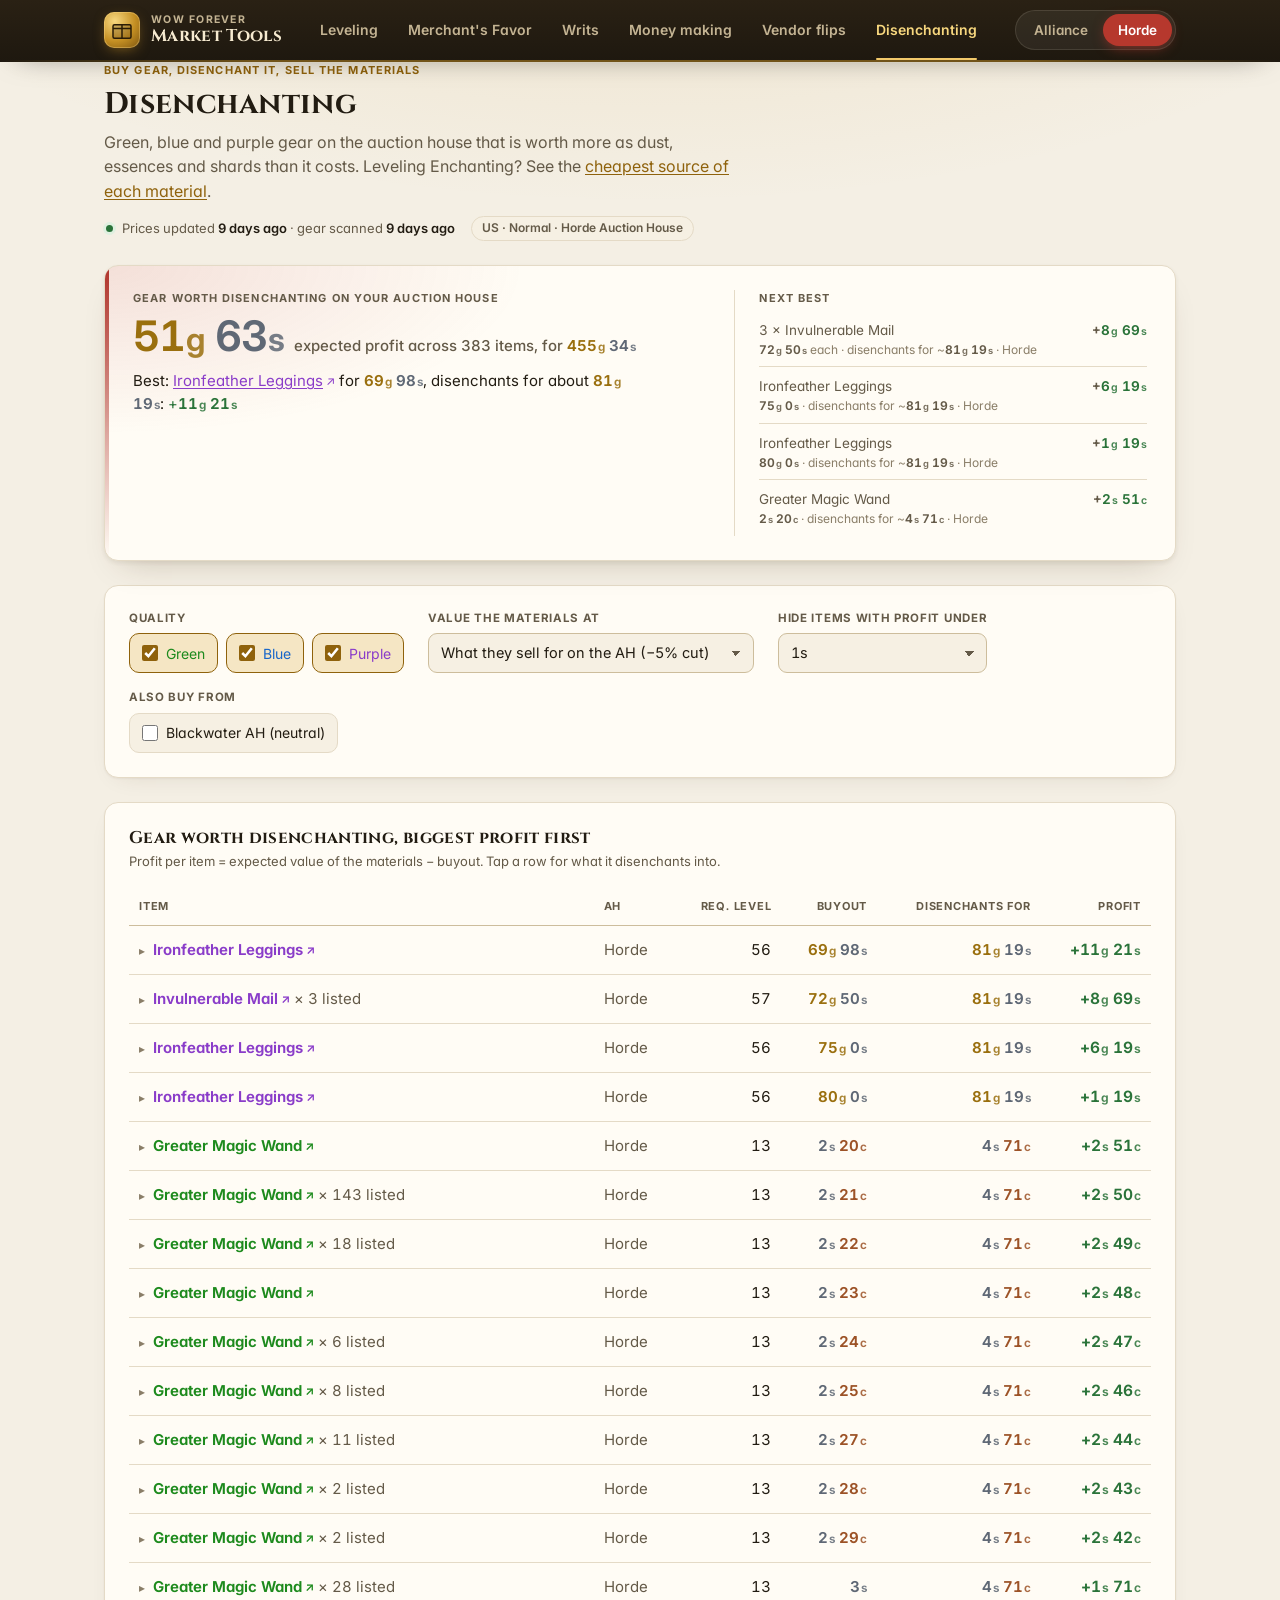
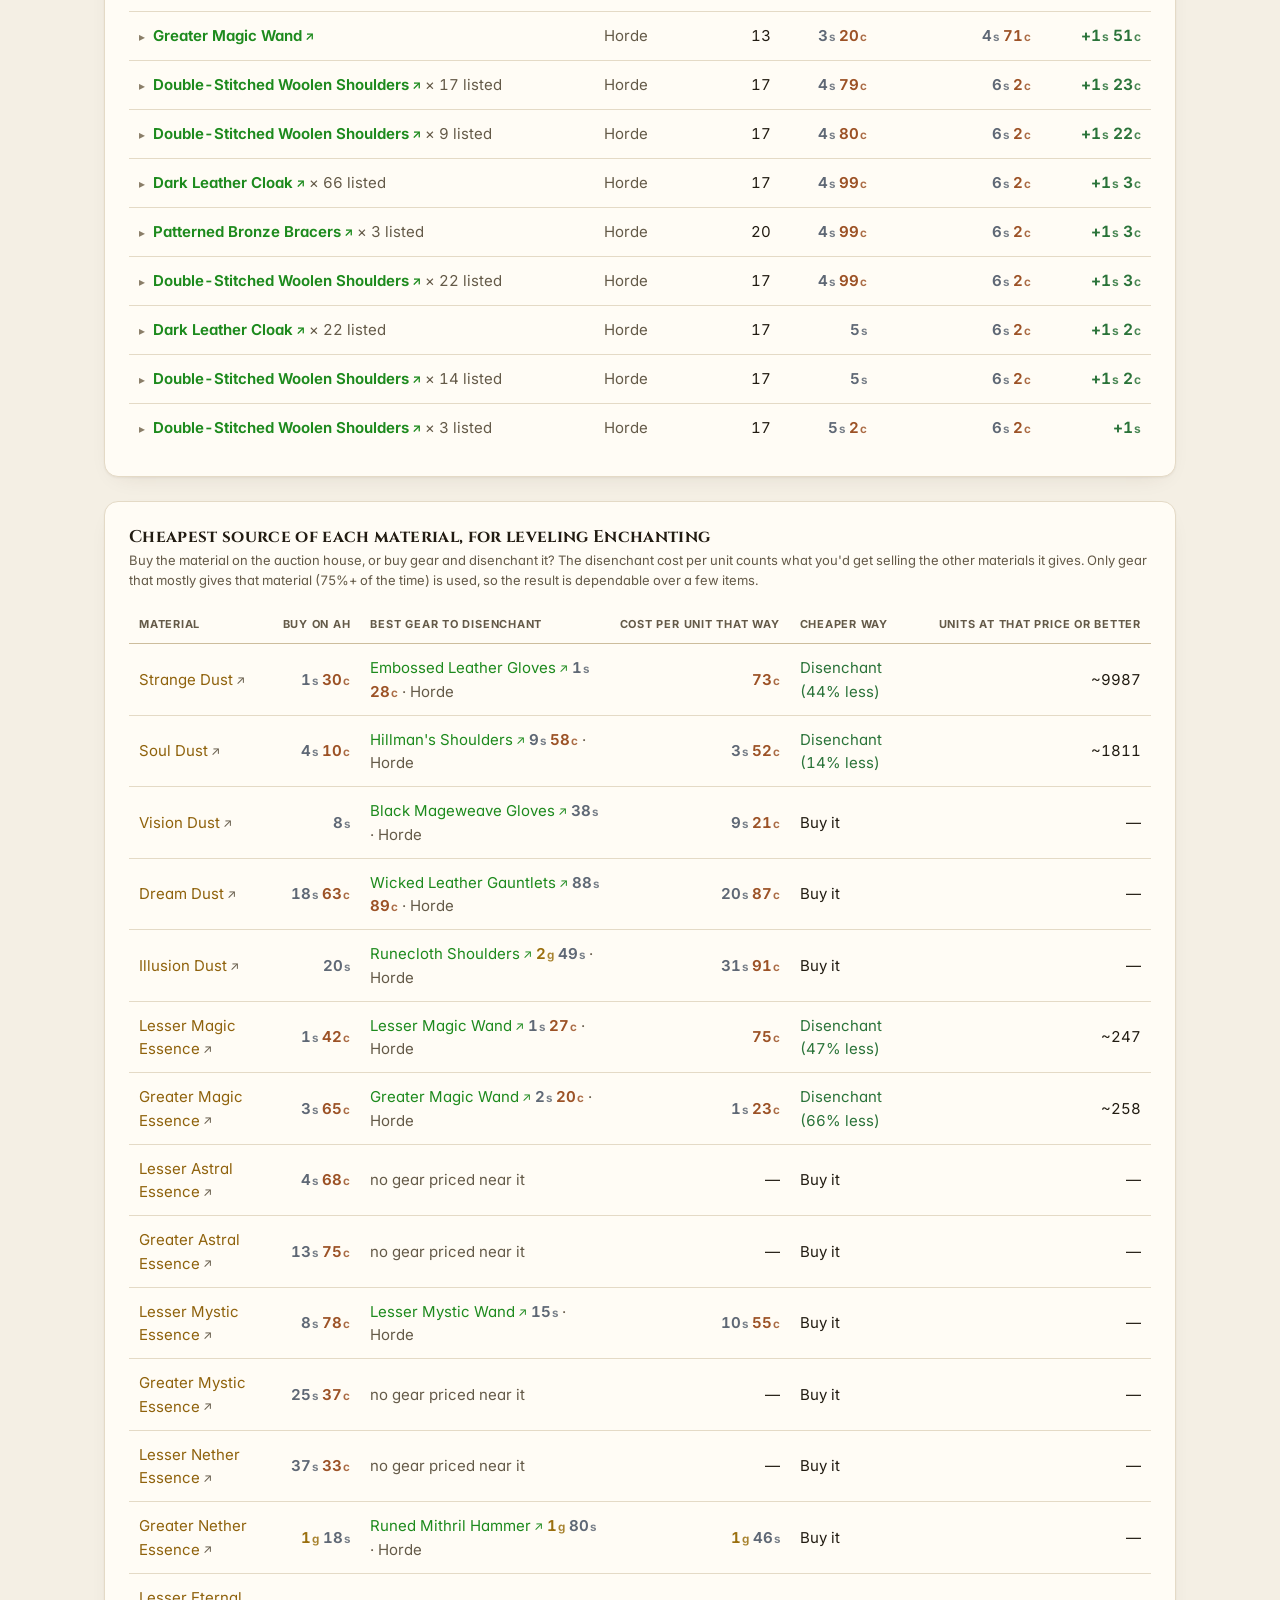
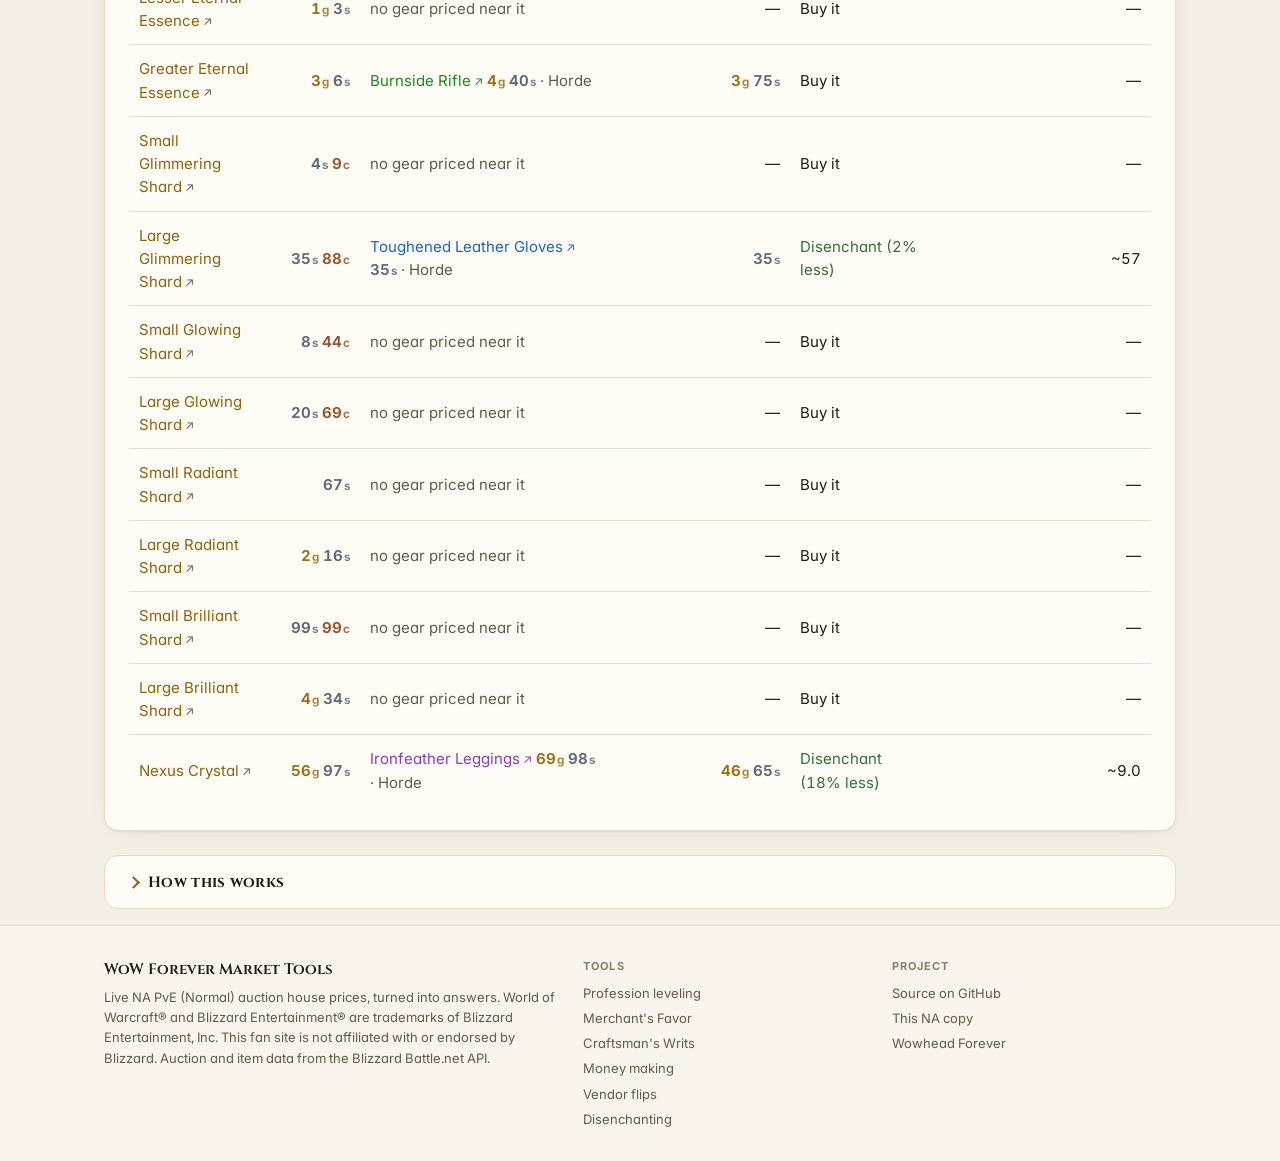
==== commit 284c0665: "Disenchanting: cheapest source of each material for leveling Enchanting For every dust, essence and " ====
--- a/disenchant.html
+++ b/disenchant.html
@@ -31,7 +31,7 @@
   <section class="intro">
     <span class="eyebrow">Buy gear, disenchant it, sell the materials</span>
     <h1>Disenchanting</h1>
-    <p class="lead">Green, blue and purple gear on the auction house that is worth more as dust, essences and shards than it costs.</p>
+    <p class="lead">Green, blue and purple gear on the auction house that is worth more as dust, essences and shards than it costs. Leveling Enchanting? See the <a href="#mats">cheapest source of each material</a>.</p>
     <div class="intro-meta">
       <p class="status" id="status">Loading…</p>
       <span class="pill" id="market">US · Normal</span>
@@ -89,6 +89,21 @@
     </div>
   </section>
 
+  <section class="panel" id="mats">
+    <div class="panel-head">
+      <div>
+        <h2>Cheapest source of each material, for leveling Enchanting</h2>
+        <p>Buy the material on the auction house, or buy gear and disenchant it? The disenchant cost per unit counts what you'd get selling the other materials it gives. Only gear that mostly gives that material (75%+ of the time) is used, so the result is dependable over a few items.</p>
+      </div>
+    </div>
+    <div class="table-scroll">
+      <table class="de-mats">
+        <thead><tr><th>Material</th><th class="num">Buy on AH</th><th>Best gear to disenchant</th><th class="num">Cost per unit that way</th><th>Cheaper way</th><th class="num">Units at that price or better</th></tr></thead>
+        <tbody id="matRows"></tbody>
+      </table>
+    </div>
+  </section>
+
   <details class="explain notes">
     <summary>How this works</summary>
     <ul>
@@ -97,6 +112,7 @@
       <li><b>Any Enchanting skill can disenchant any item</b> in WoW Forever, so you only need to have learned Disenchant.</li>
       <li><b>Material prices</b> are the cheapest listing of each dust, essence and shard on your faction's auction house. "What they sell for" takes off the 5% auction house cut; selling a lot at once will push prices down.</li>
       <li><b>Prices are up to about an hour old</b>, and the gear list is refreshed every hour. Someone may have bought an item already. Purple items under required level 35 aren't valued (their results aren't documented), and the Arcane Salvager's disenchanting bonus isn't included.</li>
+      <li><b>Cheapest source of each material:</b> for each auction, cost per unit = (buyout − what the other materials it gives would sell for) ÷ how many of that material it gives on average. "Units at that price or better" adds up the expected amount from every auction that beats buying the material directly. It ignores the quality and profit filters above, but follows "Also buy from".</li>
       <li><b>Price history:</b> the ↗ next to an item opens its price history on wowauctions.net.</li>
     </ul>
   </details>
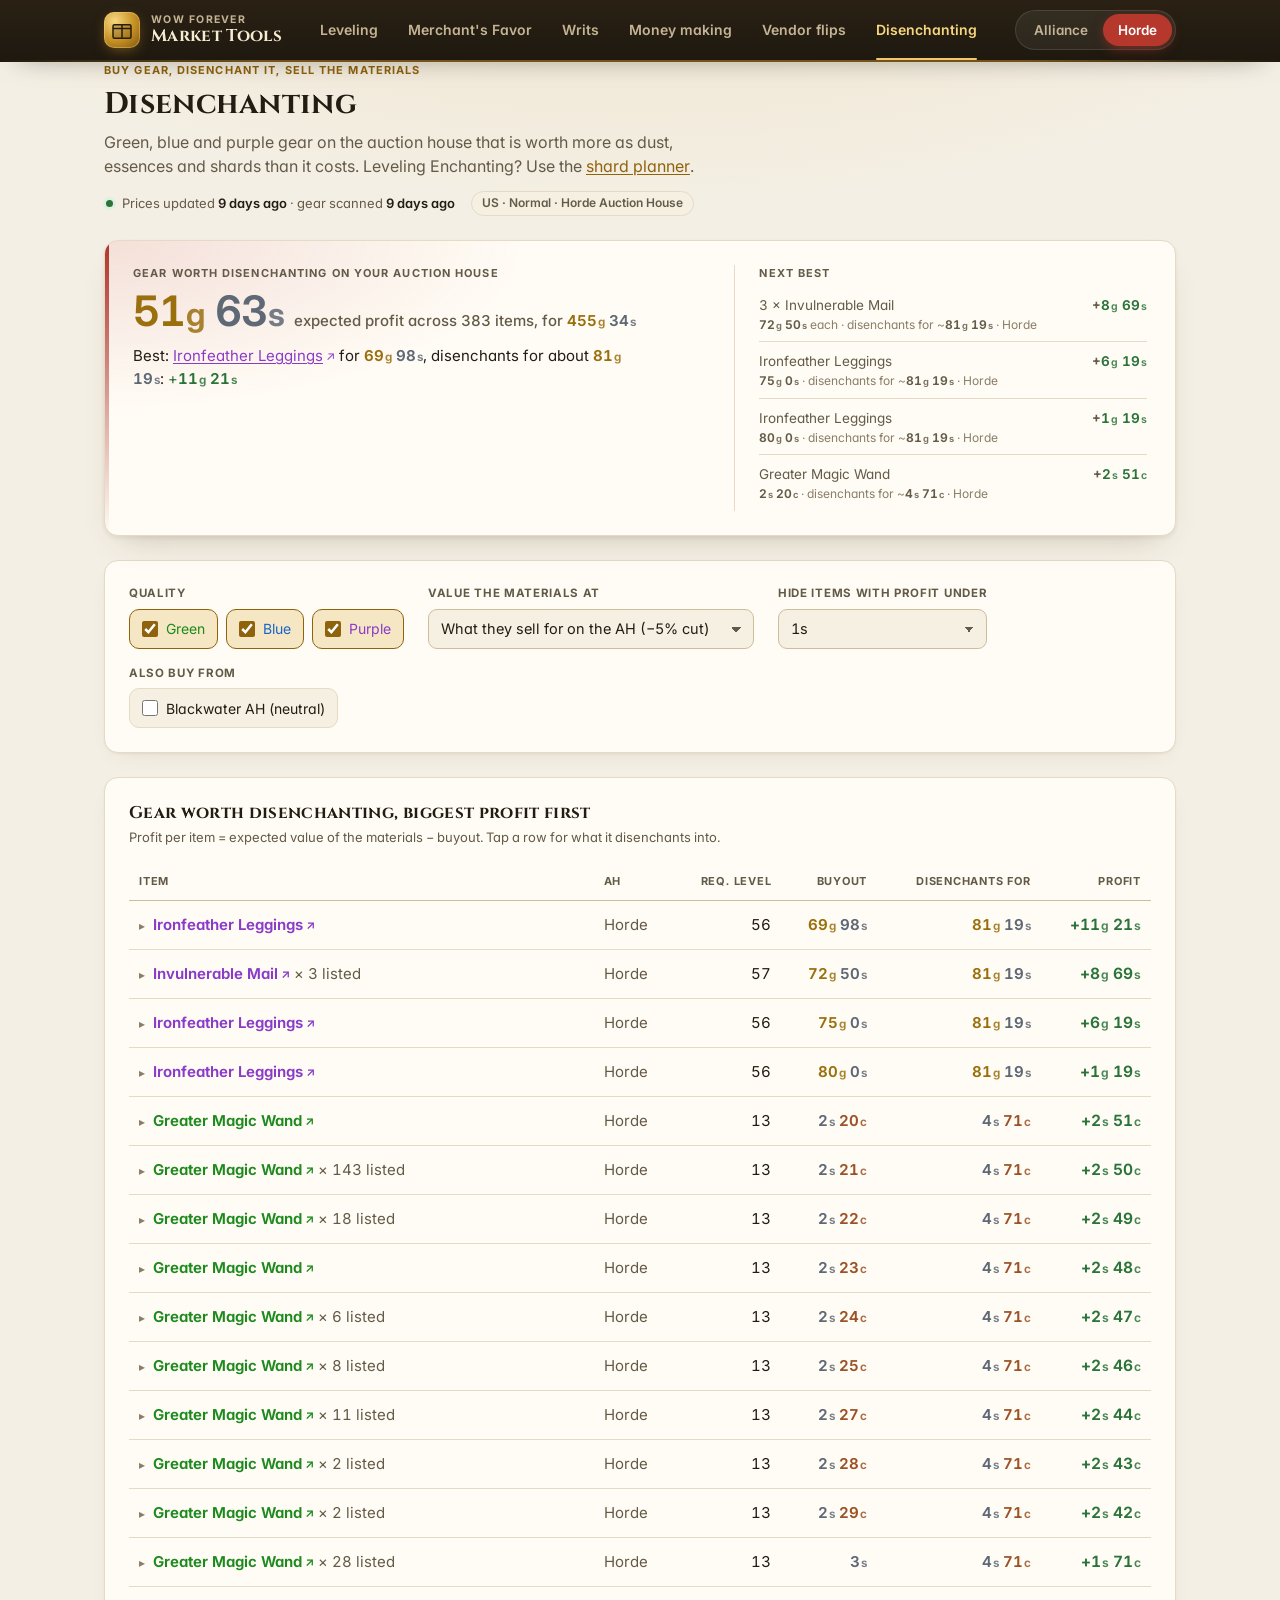
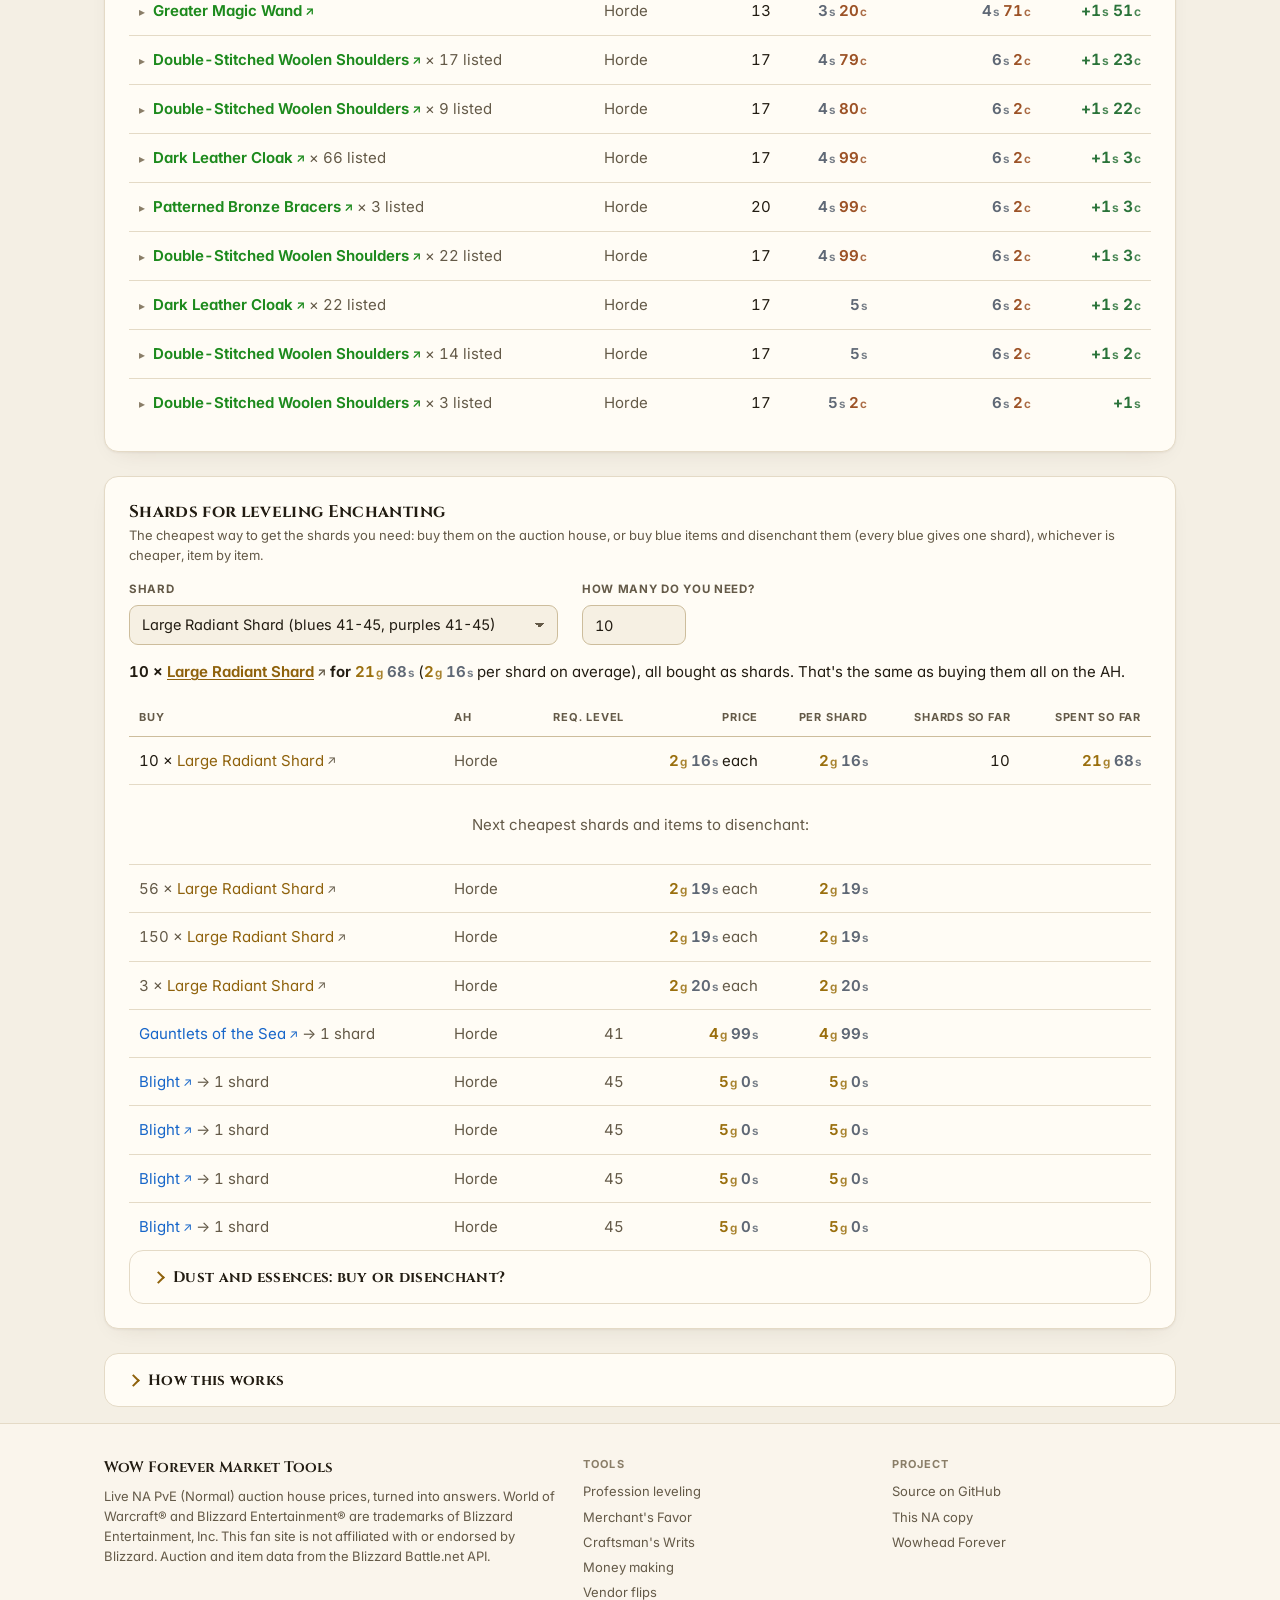
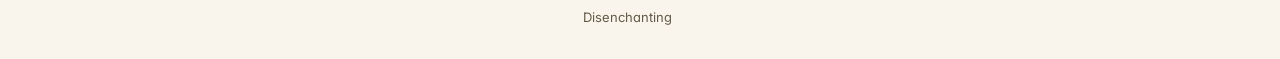
==== commit bee5b687: "Disenchanting: shard planner for leveling Enchanting Pick a shard and how many you need: the cheapes" ====
--- a/disenchant.html
+++ b/disenchant.html
@@ -31,7 +31,7 @@
   <section class="intro">
     <span class="eyebrow">Buy gear, disenchant it, sell the materials</span>
     <h1>Disenchanting</h1>
-    <p class="lead">Green, blue and purple gear on the auction house that is worth more as dust, essences and shards than it costs. Leveling Enchanting? See the <a href="#mats">cheapest source of each material</a>.</p>
+    <p class="lead">Green, blue and purple gear on the auction house that is worth more as dust, essences and shards than it costs. Leveling Enchanting? Use the <a href="#mats">shard planner</a>.</p>
     <div class="intro-meta">
       <p class="status" id="status">Loading…</p>
       <span class="pill" id="market">US · Normal</span>
@@ -92,16 +92,37 @@
   <section class="panel" id="mats">
     <div class="panel-head">
       <div>
-        <h2>Cheapest source of each material, for leveling Enchanting</h2>
-        <p>Buy the material on the auction house, or buy gear and disenchant it? The disenchant cost per unit counts what you'd get selling the other materials it gives. Only gear that mostly gives that material (75%+ of the time) is used, so the result is dependable over a few items.</p>
+        <h2>Shards for leveling Enchanting</h2>
+        <p>The cheapest way to get the shards you need: buy them on the auction house, or buy blue items and disenchant them (every blue gives one shard), whichever is cheaper, item by item.</p>
       </div>
     </div>
+    <div class="controls">
+      <div class="ctl">
+        <label for="shard">Shard</label>
+        <select id="shard"></select>
+      </div>
+      <div class="ctl">
+        <label for="need">How many do you need?</label>
+        <input id="need" type="number" min="1" max="500" step="1" inputmode="numeric">
+      </div>
+    </div>
+    <div id="shardPlan" aria-live="polite"></div>
     <div class="table-scroll">
-      <table class="de-mats">
-        <thead><tr><th>Material</th><th class="num">Buy on AH</th><th>Best gear to disenchant</th><th class="num">Cost per unit that way</th><th>Cheaper way</th><th class="num">Units at that price or better</th></tr></thead>
-        <tbody id="matRows"></tbody>
+      <table class="de-shards">
+        <thead><tr><th>Buy</th><th>AH</th><th class="num">Req. level</th><th class="num">Price</th><th class="num">Per shard</th><th class="num">Shards so far</th><th class="num">Spent so far</th></tr></thead>
+        <tbody id="shardRows"></tbody>
       </table>
     </div>
+    <details class="explain">
+      <summary>Dust and essences: buy or disenchant?</summary>
+      <p>For each material: its auction house price vs buying gear that gives it at least 75% of the time and disenchanting it (cost per unit counts the other materials' sale value).</p>
+      <div class="table-scroll">
+        <table class="de-mats">
+          <thead><tr><th>Material</th><th class="num">Buy on AH</th><th>Best gear to disenchant</th><th class="num">Cost per unit that way</th><th>Cheaper way</th><th class="num">Units at that price or better</th></tr></thead>
+          <tbody id="matRows"></tbody>
+        </table>
+      </div>
+    </details>
   </section>
 
   <details class="explain notes">
@@ -112,7 +133,8 @@
       <li><b>Any Enchanting skill can disenchant any item</b> in WoW Forever, so you only need to have learned Disenchant.</li>
       <li><b>Material prices</b> are the cheapest listing of each dust, essence and shard on your faction's auction house. "What they sell for" takes off the 5% auction house cut; selling a lot at once will push prices down.</li>
       <li><b>Prices are up to about an hour old</b>, and the gear list is refreshed every hour. Someone may have bought an item already. Purple items under required level 35 aren't valued (their results aren't documented), and the Arcane Salvager's disenchanting bonus isn't included.</li>
-      <li><b>Cheapest source of each material:</b> for each auction, cost per unit = (buyout − what the other materials it gives would sell for) ÷ how many of that material it gives on average. "Units at that price or better" adds up the expected amount from every auction that beats buying the material directly. It ignores the quality and profit filters above, but follows "Also buy from".</li>
+      <li><b>Shard planner:</b> blue items always disenchant into one shard (from required level 51 there's a 0.5% chance of a Nexus Crystal instead), and purple items into 2–4 shards (counted as 3). The planner sorts every shard listing and every such item on your auction house by cost per shard and takes the cheapest until you have enough. The gear scan keeps the 60 cheapest blues and purples per shard type, so very large amounts may need more than it shows.</li>
+      <li><b>Dust and essences:</b> for each auction, cost per unit = (buyout − what the other materials it gives would sell for) ÷ how many of that material it gives on average. "Units at that price or better" adds up the expected amount from every auction that beats buying the material directly. It ignores the quality and profit filters above, but follows "Also buy from".</li>
       <li><b>Price history:</b> the ↗ next to an item opens its price history on wowauctions.net.</li>
     </ul>
   </details>
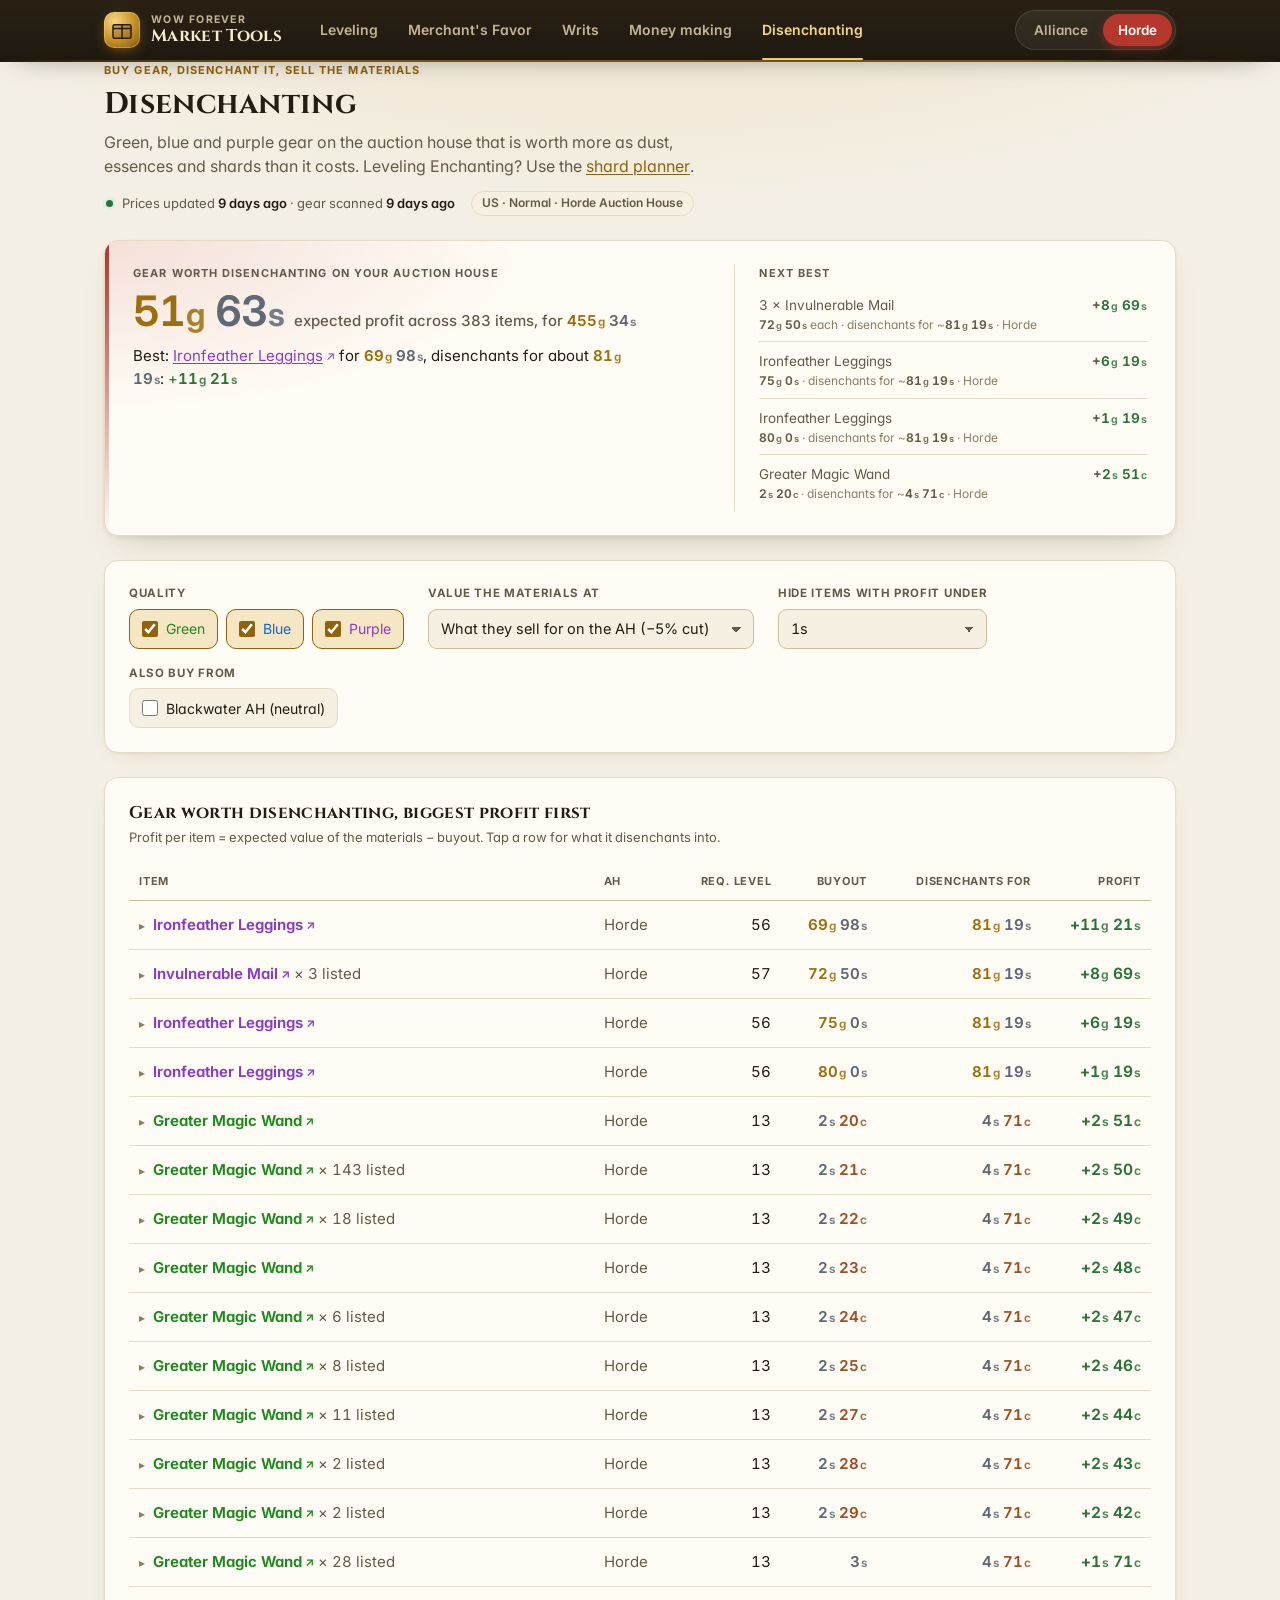
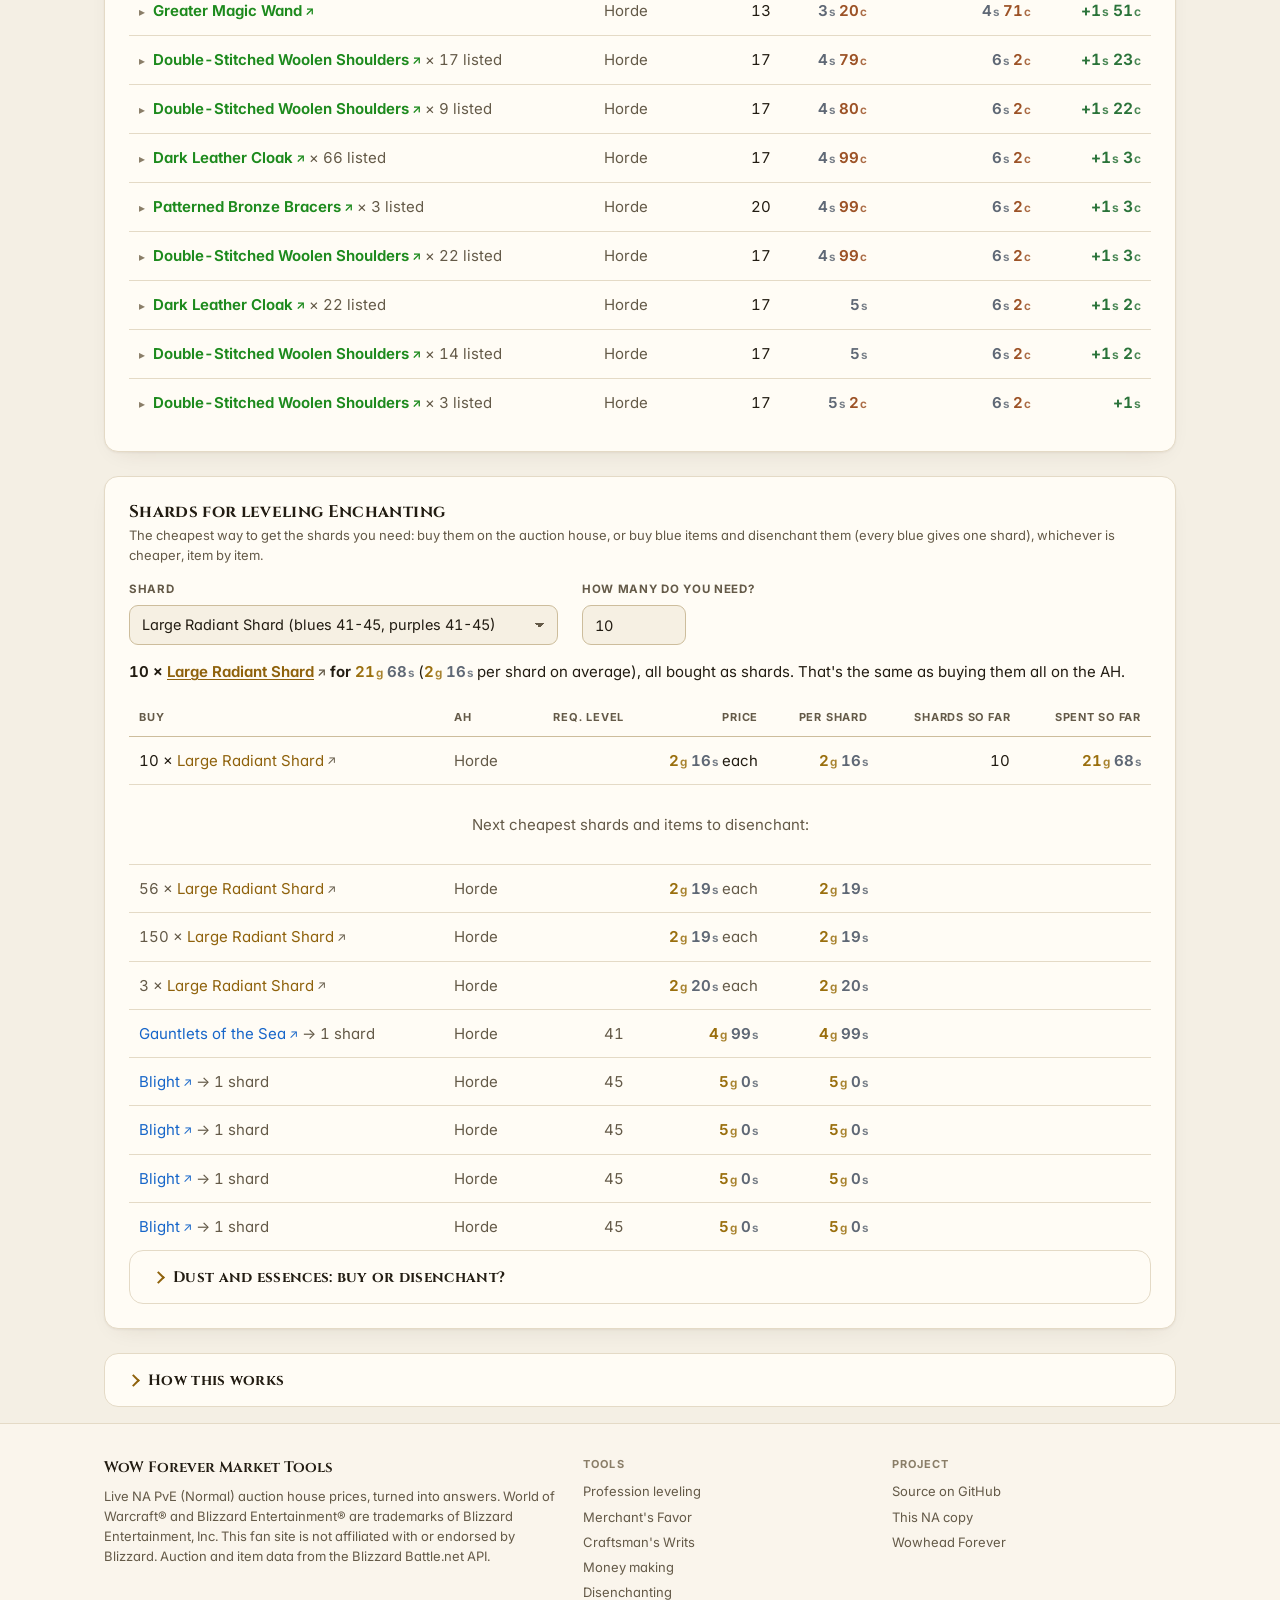
==== commit 0f3c676a: "Remove the Vendor flips page and its weekly vendor-price job Too little value in the data. Removes f" ====
--- a/disenchant.html
+++ b/disenchant.html
@@ -19,7 +19,7 @@
       <svg viewBox="0 0 32 32" aria-hidden="true"><rect x="4" y="9" width="24" height="18" rx="2"/><path d="M4 14h24M16 9v18"/></svg>
       <span class="brand-name"><small>WoW Forever</small><b>Market Tools</b></span>
     </a>
-    <nav class="tabs" aria-label="Tools"><a href="./">Profession leveling</a><a href="favor.html">Merchant's Favor</a><a href="writs.html">Craftsman's Writs</a><a href="money.html">Money making</a><a href="flips.html">Vendor flips</a><a href="disenchant.html" aria-current="page">Disenchanting</a></nav>
+    <nav class="tabs" aria-label="Tools"><a href="./">Profession leveling</a><a href="favor.html">Merchant's Favor</a><a href="writs.html">Craftsman's Writs</a><a href="money.html">Money making</a><a href="disenchant.html" aria-current="page">Disenchanting</a></nav>
     <div class="seg" role="radiogroup" aria-label="Faction">
       <button data-faction="alliance" role="radio">Alliance</button>
       <button data-faction="horde" role="radio">Horde</button>
@@ -149,7 +149,7 @@
     </div>
     <nav aria-label="Tools (footer)">
       <h2>Tools</h2>
-      <ul><li><a href="./">Profession leveling</a></li><li><a href="favor.html">Merchant's Favor</a></li><li><a href="writs.html">Craftsman's Writs</a></li><li><a href="money.html">Money making</a></li><li><a href="flips.html">Vendor flips</a></li><li><a href="disenchant.html">Disenchanting</a></li></ul>
+      <ul><li><a href="./">Profession leveling</a></li><li><a href="favor.html">Merchant's Favor</a></li><li><a href="writs.html">Craftsman's Writs</a></li><li><a href="money.html">Money making</a></li><li><a href="disenchant.html">Disenchanting</a></li></ul>
     </nav>
     <div>
       <h2>Project</h2>
